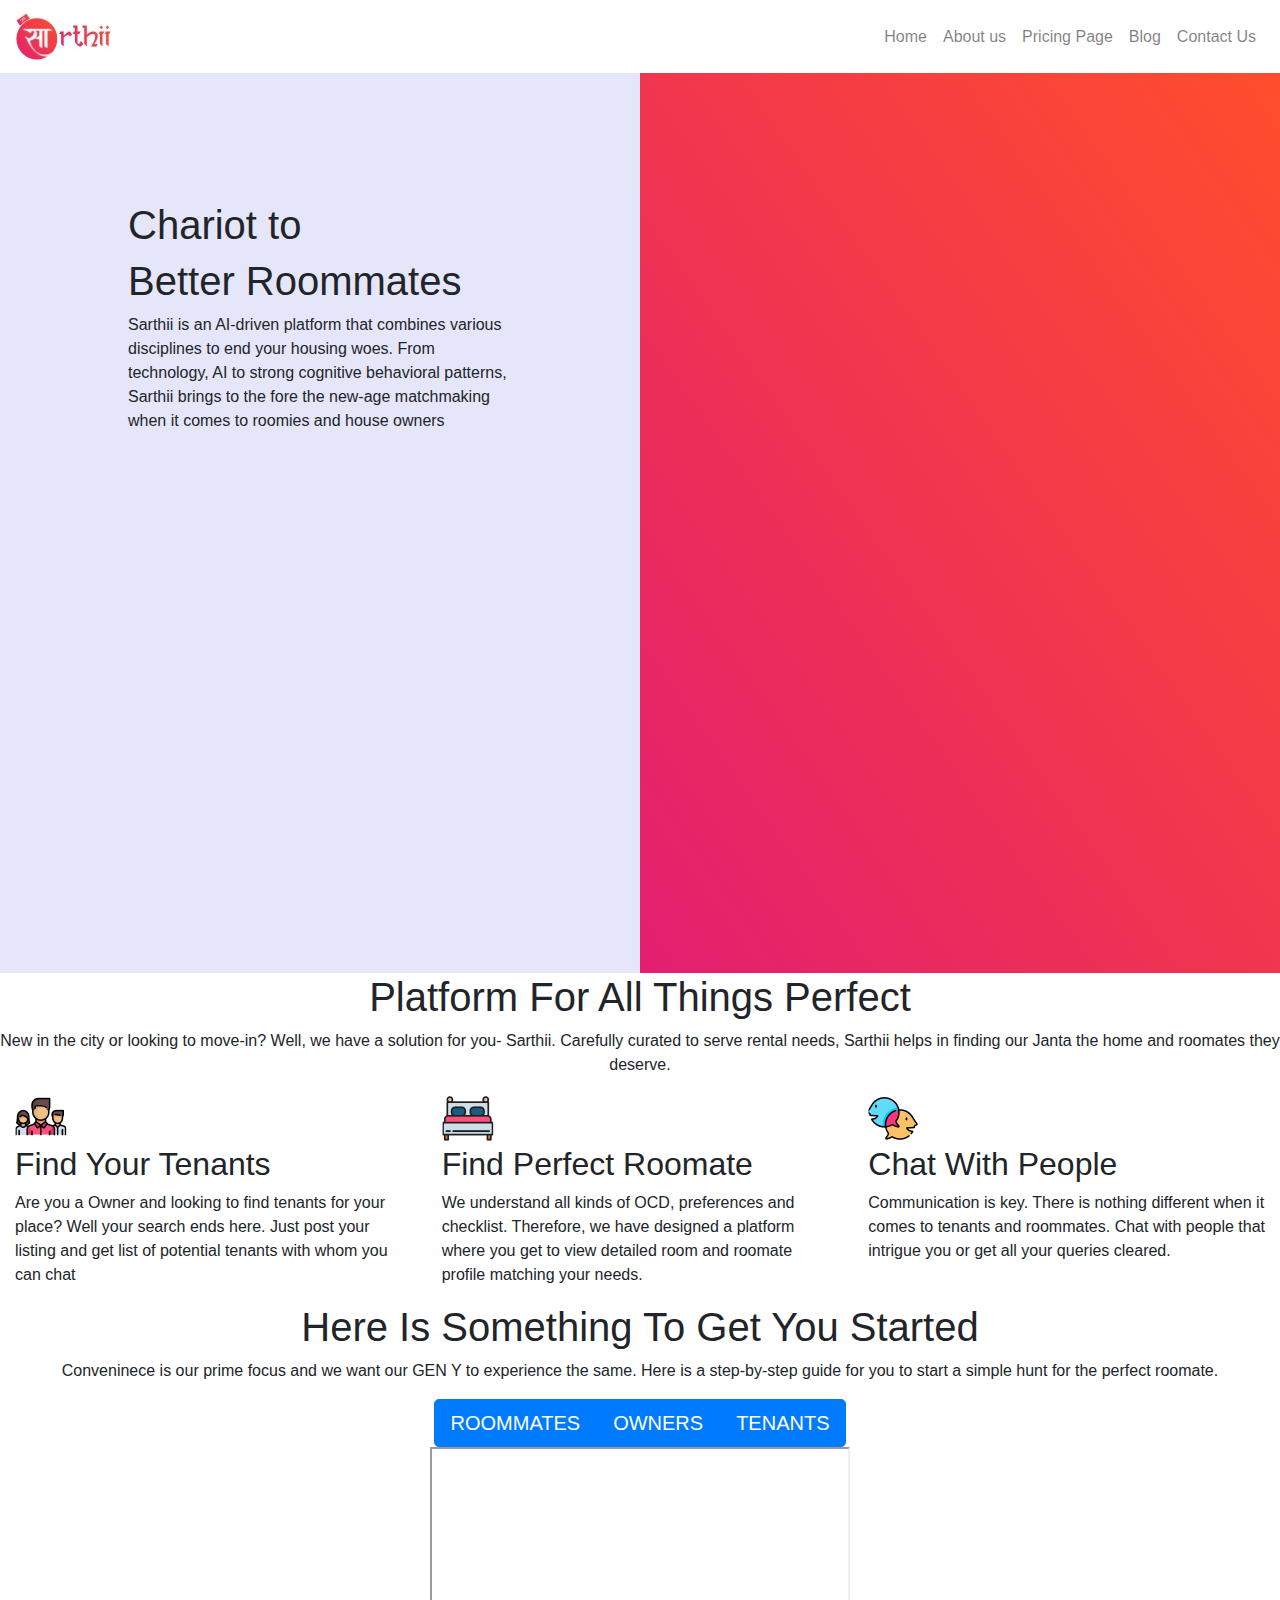
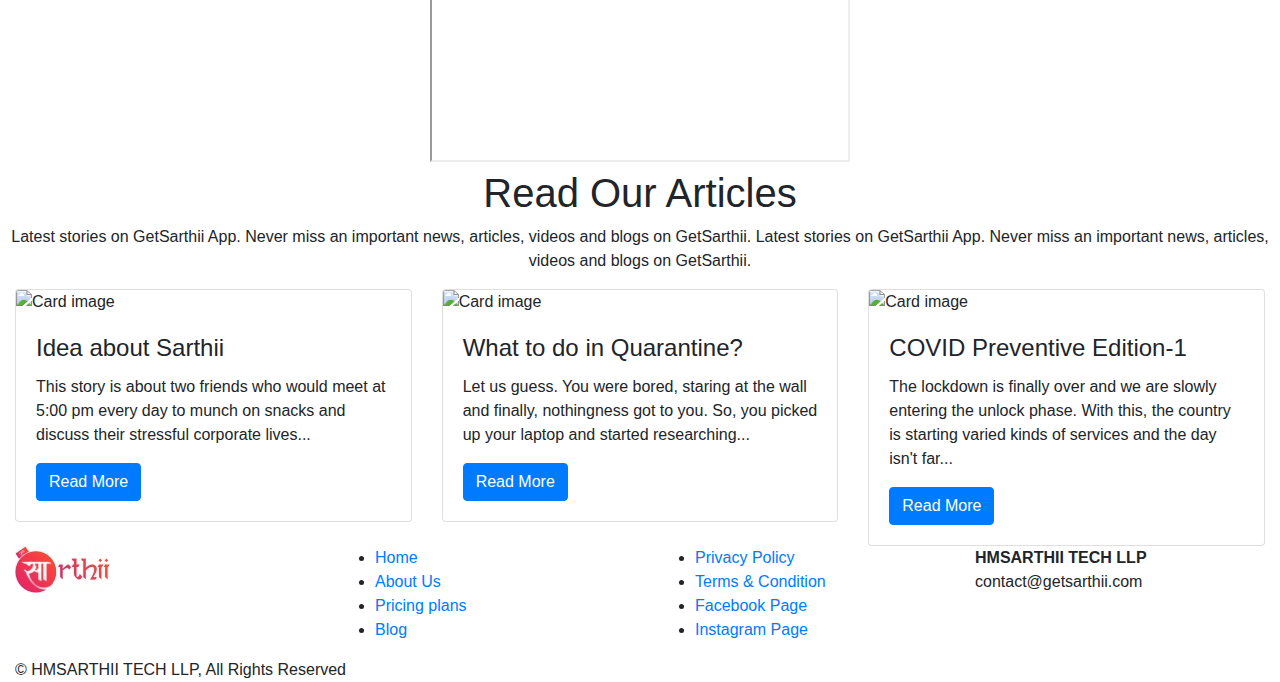
==== index.html @ 77e2a1de "first commit" ====
<!DOCTYPE html>
<html lang="en">
  <head>
    <meta charset="UTF-8" />
    <meta name="viewport" content="width=device-width, initial-scale=1.0" />
    <title>Sarthi</title>
    <link rel="stylesheet" type="text/css" href="sarthi.css" />
    <link
      rel="stylesheet"
      href="https://maxcdn.bootstrapcdn.com/bootstrap/4.5.0/css/bootstrap.min.css"
    />
    <script src="https://ajax.googleapis.com/ajax/libs/jquery/3.5.1/jquery.min.js"></script>
    <script src="https://cdnjs.cloudflare.com/ajax/libs/popper.js/1.16.0/umd/popper.min.js"></script>
    <script src="https://maxcdn.bootstrapcdn.com/bootstrap/4.5.0/js/bootstrap.min.js"></script>
  </head>

  <body>
    <nav class="navbar navbar-expand-md navbar-light bg-lignt">
      <a class="navbar-brand" href="#"
        ><img src="img/group-2.jpg" alt=""
      /></a>
      <button
        class="navbar-toggler"
        type="button"
        data-toggle="collapse"
        data-target="#collapsibleNavbar"
      >
        <span class="navbar-toggler-icon"></span>
      </button>
      <div
        class="collapse navbar-collapse justify-content-end"
        id="collapsibleNavbar"
      >
        <ul class="navbar-nav">
          <li class="nav-item">
            <a class="nav-link" href="#">Home</a>
          </li>
          <li class="nav-item">
            <a class="nav-link" href="#">About us</a>
          </li>
          <li class="nav-item">
            <a class="nav-link" href="#">Pricing Page</a>
          </li>
          <li class="nav-item">
            <a class="nav-link" href="#">Blog</a>
          </li>
          <li class="nav-item">
            <a class="nav-link" href="#">Contact Us</a>
          </li>
        </ul>
      </div>
    </nav>

    <div class="container-fluid main_div">
      <div class="div_one">
        <div class="row" style="height: 100vh;">
          <div
            class="col-md-6"
            style="background-color: lavender; padding: 10%;"
          >
            <h1>Chariot to</h1>
            <h1>Better Roommates</h1>
            <p>
              Sarthii is an AI-driven platform that combines various disciplines
              to end your housing woes. From technology, AI to strong cognitive
              behavioral patterns, Sarthii brings to the fore the new-age
              matchmaking when it comes to roomies and house owners
            </p>
          </div>
          <div
            class="col-md-6"
            style="
              background: linear-gradient(
                to top right,
                #e21f70 0%,
                #ff4d2c 100%
              );
            "
          ></div>
        </div>

        <div class="div_two">
          <div class="row">
            <div class="text-center">
              <h1>Platform For All Things Perfect</h1>
              <p>
                New in the city or looking to move-in? Well, we have a solution
                for you- Sarthii. Carefully curated to serve rental needs,
                Sarthii helps in finding our Janta the home and roomates they
                deserve.
              </p>
            </div>
          </div>
          <div class="row">
            <div class="col-md-4">
              <img src="img/team-copy.png" alt="">
              <h2>Find Your Tenants</h2>
              <p>
                Are you a Owner and looking to find tenants for your place? Well
                your search ends here. Just post your listing and get list of
                potential tenants with whom you can chat
              </p>
            </div>
            <div class="col-md-4">
              <img src="img/team-copy-2.png" alt="">
              <h2>Find Perfect Roomate</h2>
              <p>
                We understand all kinds of OCD, preferences and checklist.
                Therefore, we have designed a platform where you get to view
                detailed room and roomate profile matching your needs.
              </p>
            </div>
            <div class="col-md-4">
              <img src="img/team-copy-3.png" alt="">
              <h2>Chat With People</h2>
              <p>
                Communication is key. There is nothing different when it comes
                to tenants and roommates. Chat with people that intrigue you or
                get all your queries cleared.
              </p>
            </div>
          </div>
        </div>

        <div class="div_three">
          <div class="text-center">
            <h1>Here Is Something To Get You Started</h1>
            <p>
              Conveninece is our prime focus and we want our GEN Y to experience
              the same. Here is a step-by-step guide for you to start a simple
              hunt for the perfect roomate.
            </p>
            <div class="btn-group btn-group-lg">
              <button type="button" class="btn btn-primary">ROOMMATES</button>
              <button type="button" class="btn btn-primary">OWNERS</button>
              <button type="button" class="btn btn-primary">TENANTS</button>
            </div>
            <div>
              <iframe
                width="420"
                height="315"
                src="https://www.youtube.com/embed/tgbNymZ7vqY"
              >
              </iframe>
            </div>
          </div>
        </div>

        <div class="div_four">
          <div class="row">
            <div class="text-center">
              <h1>
                Read Our Articles
              </h1>
              <p>
                Latest stories on GetSarthii App. Never miss an important news,
                articles, videos and blogs on GetSarthii. Latest stories on
                GetSarthii App. Never miss an important news, articles, videos
                and blogs on GetSarthii.
              </p>
            </div>
          </div>
          <div class="row">
            <div class="col-md-4">
              <div class="card">
                <img
                  class="card-img-top"
                  src="img_avatar1.png"
                  alt="Card image"
                  style="width: 100%;"
                />
                <div class="card-body">
                  <h4 class="card-title">Idea about Sarthii</h4>
                  <p class="card-text">
                    This story is about two friends who would meet at 5:00 pm
                    every day to munch on snacks and discuss their stressful
                    corporate lives...
                  </p>
                  <a href="#" class="btn btn-primary">Read More</a>
                </div>
              </div>
            </div>
            <div class="col-md-4">
              <div class="card">
                <img
                  class="card-img-top"
                  src="img_avatar1.png"
                  alt="Card image"
                  style="width: 100%;"
                />
                <div class="card-body">
                  <h4 class="card-title">What to do in Quarantine?</h4>
                  <p class="card-text">
                    Let us guess. You were bored, staring at the wall and
                    finally, nothingness got to you. So, you picked up your
                    laptop and started researching...
                  </p>
                  <a href="#" class="btn btn-primary">Read More</a>
                </div>
              </div>
            </div>
            <div class="col-md-4">
              <div class="card">
                <img
                  class="card-img-top"
                  src="img_avatar1.png"
                  alt="Card image"
                  style="width: 100%;"
                />
                <div class="card-body">
                  <h4 class="card-title">COVID Preventive Edition-1</h4>
                  <p class="card-text">
                    The lockdown is finally over and we are slowly entering the
                    unlock phase. With this, the country is starting varied
                    kinds of services and the day isn't far...
                  </p>
                  <a href="#" class="btn btn-primary">Read More</a>
                </div>
              </div>
            </div>
          </div>
        </div>

        <div class="div_five">
          <div class="row">
            <div class="col-md-3">
              <img src="img/group-2.jpg" alt="" />

              <!-- <a href="#"
                ><img src="photo/App-Store-Button-PNG.png" alt=""
              /></a>

              <a href="#"
                ><img src="photo/en_badge_web_generic.png" alt=""
              /></a> -->
            </div>
            <div class="col-md-6">
              <div class="row">
                <div class="col">
                  <ul>
                    <li><a href="#">Home</a></li>
                    <li><a href="#">About Us</a></li>
                    <li><a href="#">Pricing plans</a></li>
                    <li><a href="#">Blog</a></li>
                  </ul>
                </div>
                <div class="col">
                  <ul>
                    <li><a href="#">Privacy Policy</a></li>
                    <li><a href="#">Terms & Condition</a></li>
                    <li><a href="#">Facebook Page</a></li>
                    <li><a href="#">Instagram Page</a></li>
                  </ul>
                </div>
              </div>
            </div>
            <div class="col-md-3">
              <strong>HMSARTHII TECH LLP</strong>
              <p>contact@getsarthii.com</p>
            </div>
          </div>
          <p>© HMSARTHII TECH LLP, All Rights Reserved</p>
        </div>
      </div>
    </div>
  </body>
</html>
---- sarthi.css ----
.main_div {
}
.div_one {
  height: 100vh;
}

.div_two {
}

.div_three {
}

.div_four {
}

.div_five {
}
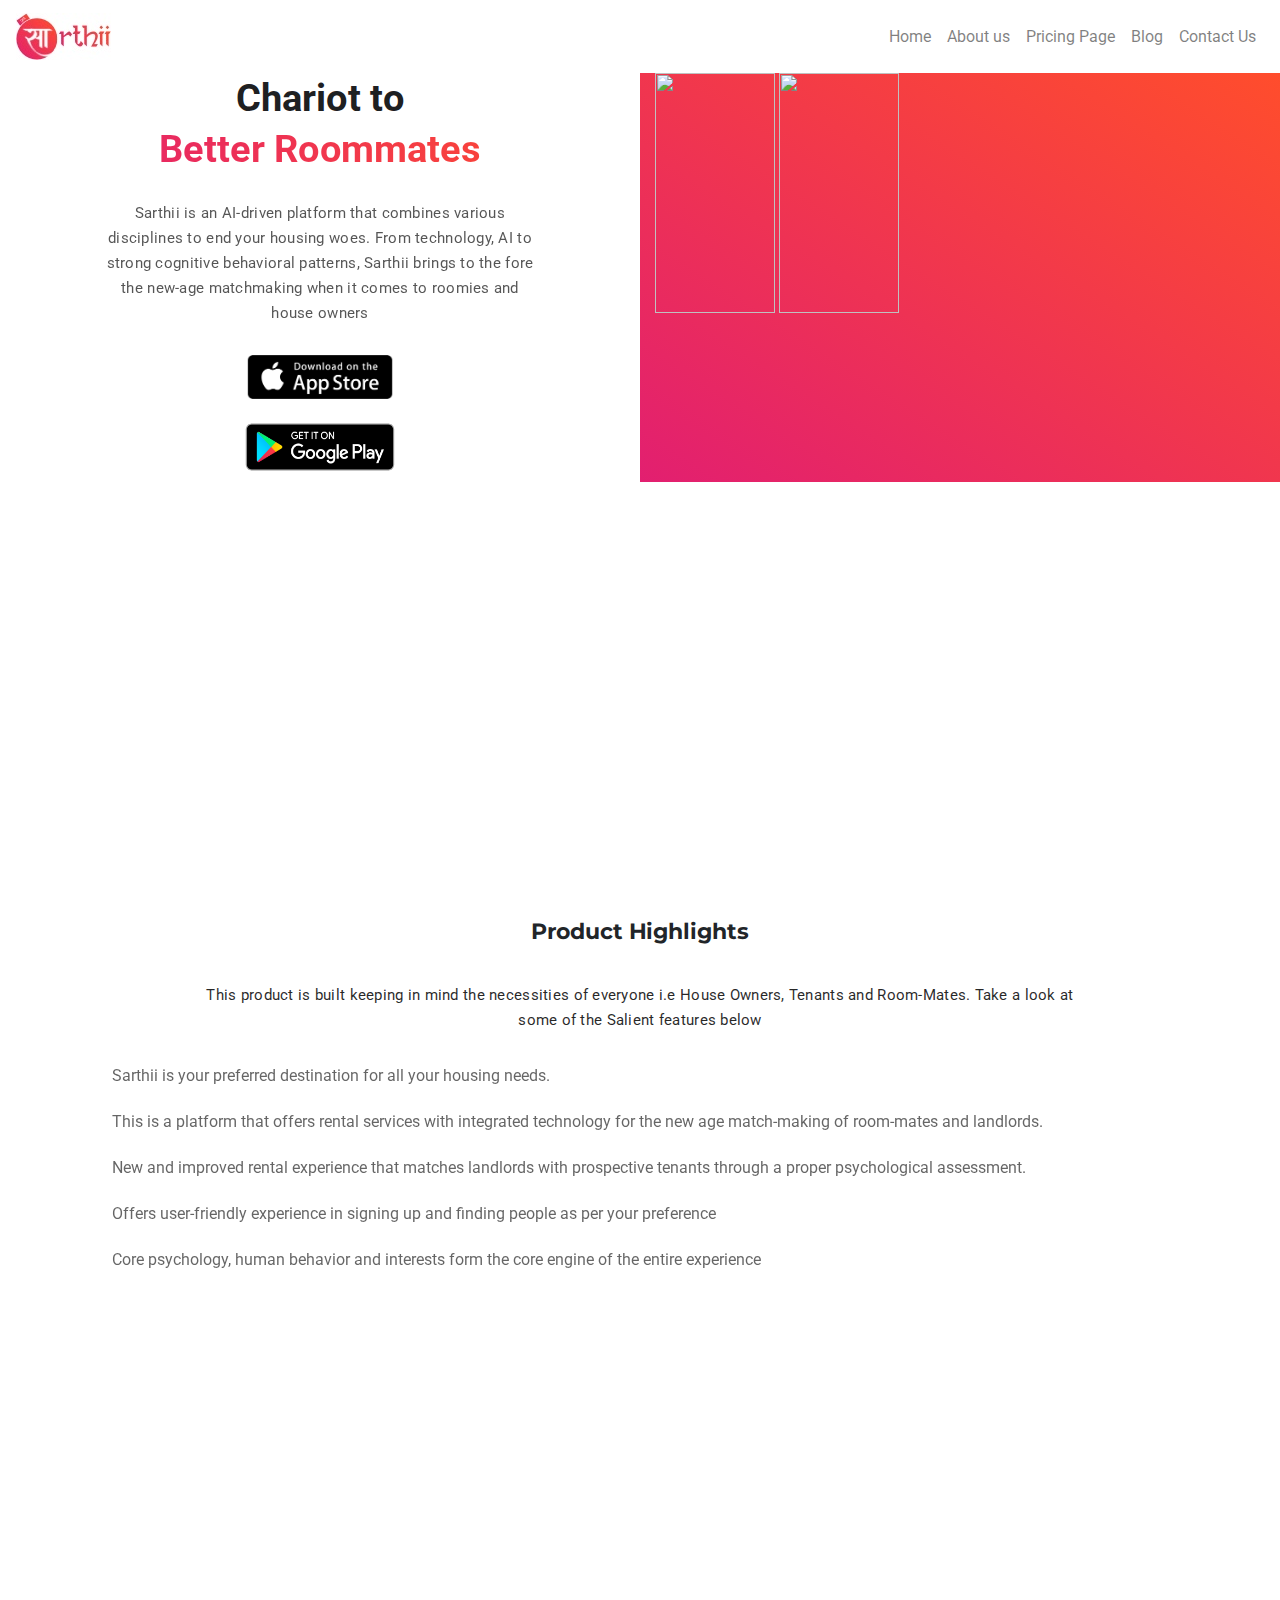
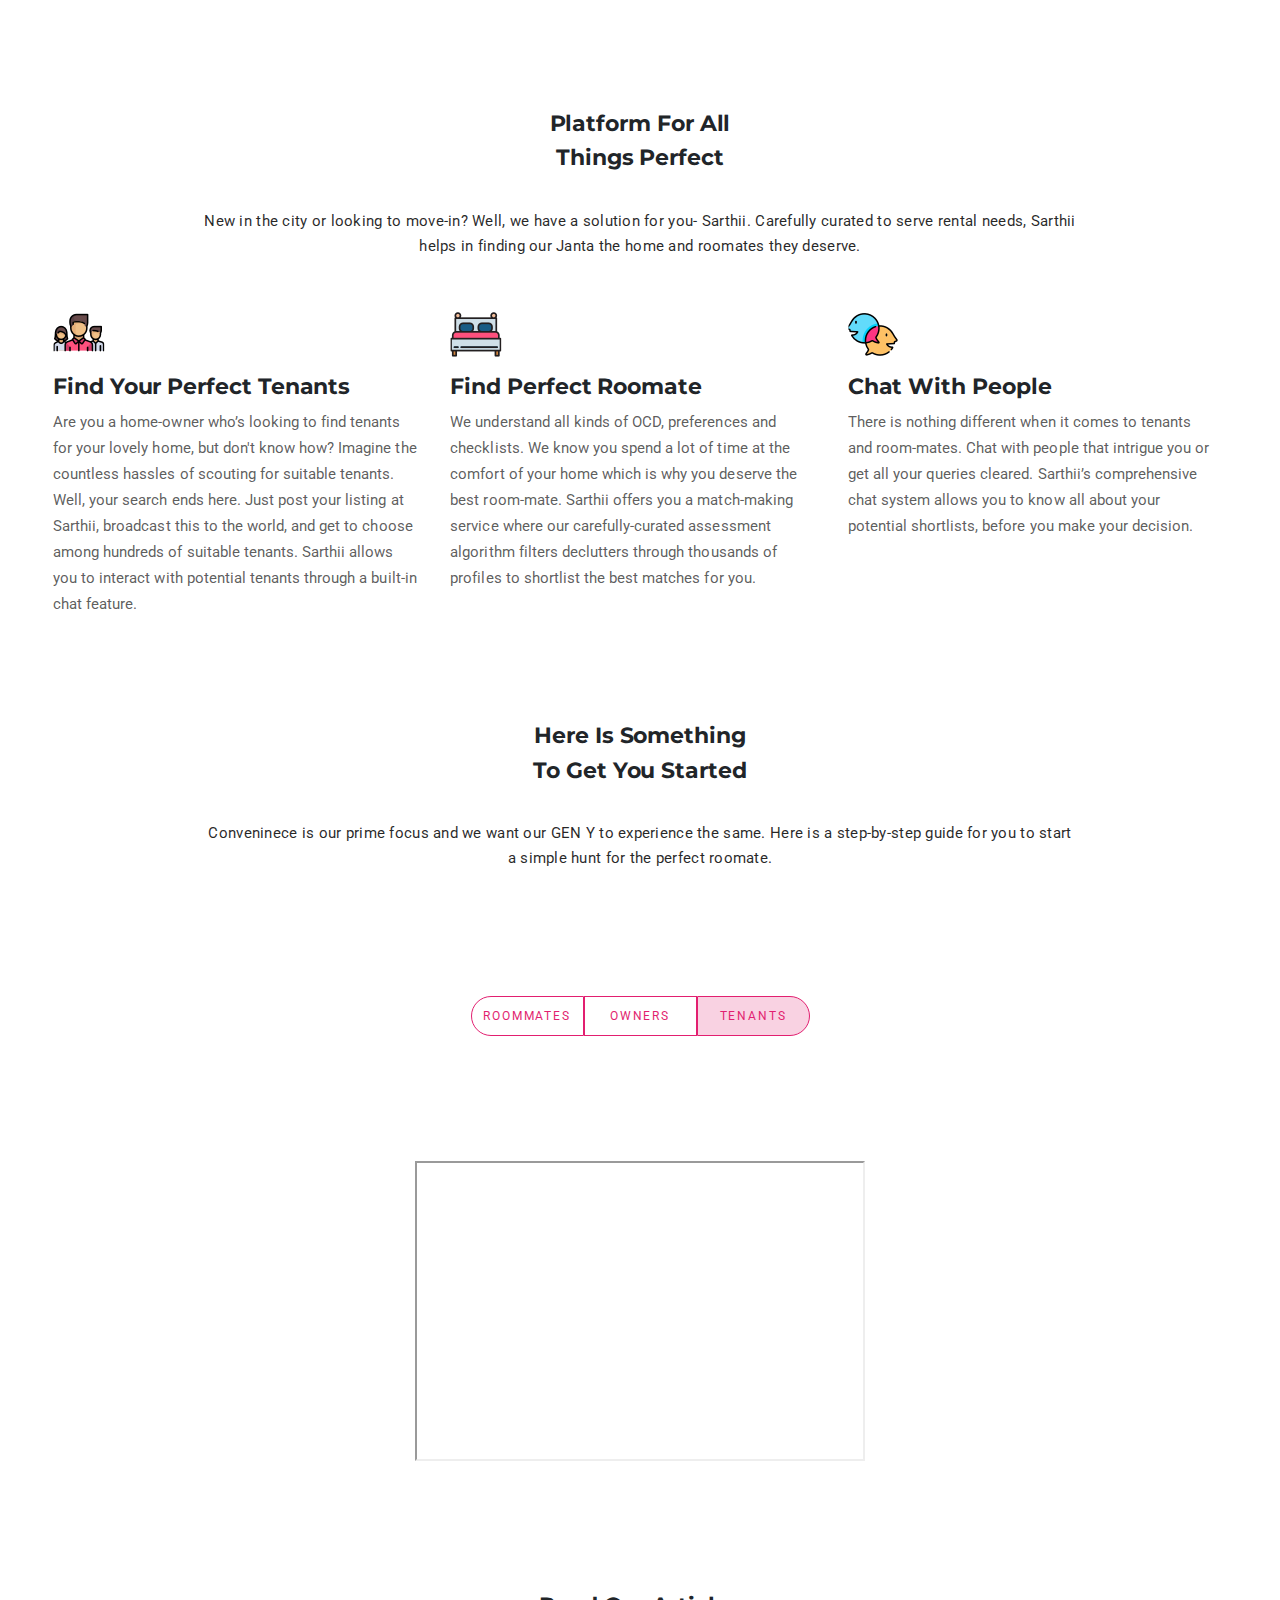
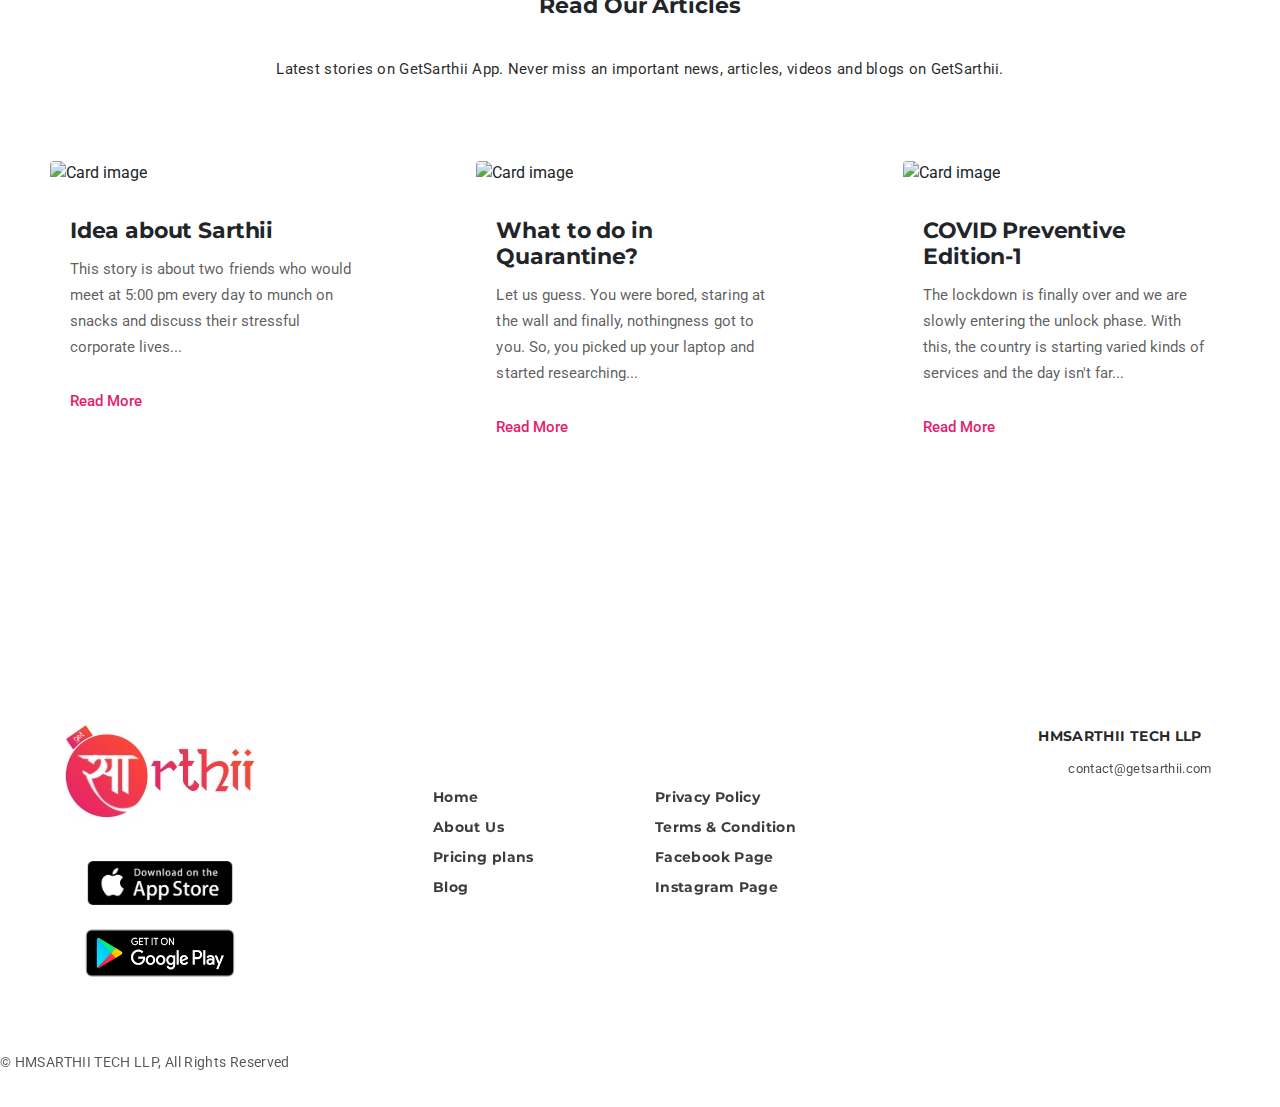
==== commit b092bdfa: "Update index.html" ====
--- a/index.html
+++ b/index.html
@@ -3,12 +3,21 @@
   <head>
     <meta charset="UTF-8" />
     <meta name="viewport" content="width=device-width, initial-scale=1.0" />
-    <title>Sarthi</title>
-    <link rel="stylesheet" type="text/css" href="sarthi.css" />
+     <link rel="stylesheet" type="text/css" href="sarthi.css" /> 
     <link
       rel="stylesheet"
       href="https://maxcdn.bootstrapcdn.com/bootstrap/4.5.0/css/bootstrap.min.css"
     />
+    <link
+          href="https://fonts.googleapis.com/css?family=Montserrat:400,500,600,700&display=swap"
+          rel="stylesheet"
+        />
+    <link
+          href="https://fonts.googleapis.com/css?family=Roboto:400,500,700&display=swap"
+          rel="stylesheet"
+    />
+             
+    <title>Sarthii - Your Charioter to find like minded people</title>  
     <script src="https://ajax.googleapis.com/ajax/libs/jquery/3.5.1/jquery.min.js"></script>
     <script src="https://cdnjs.cloudflare.com/ajax/libs/popper.js/1.16.0/umd/popper.min.js"></script>
     <script src="https://maxcdn.bootstrapcdn.com/bootstrap/4.5.0/js/bootstrap.min.js"></script>
@@ -16,9 +25,7 @@
 
   <body>
     <nav class="navbar navbar-expand-md navbar-light bg-lignt">
-      <a class="navbar-brand" href="#"
-        ><img src="img/group-2.jpg" alt=""
-      /></a>
+      <a class="navbar-brand" href="#"><img src="img/group-2.jpg" alt="" /></a>
       <button
         class="navbar-toggler"
         type="button"
@@ -51,38 +58,82 @@
       </div>
     </nav>
 
-    <div class="container-fluid main_div">
+    <div class="container-fluid">
       <div class="div_one">
-        <div class="row" style="height: 100vh;">
+        <div class="row">
+          <div class="col-md-6 header">
+            <h1 class="title">Chariot to</h1>
+            <p class="title blink">Better Roommates
+            </p>
+            <div class="sub-title">
+              <p>
+                Sarthii is an AI-driven platform that combines various disciplines
+                to end your housing woes. From technology, AI to strong cognitive
+                behavioral patterns, Sarthii brings to the fore the new-age
+                matchmaking when it comes to roomies and house owners
+              </p>
+            </div>
+            <a href="#"
+                ><img src="img/App-Store-Button-PNG.png" alt="" class="footer-btn"
+              /></a>
+               <br>
+              <a href="#"
+                ><img src="img/en_badge_web_generic.png" alt="" class="footer-btn"
+              /></a> 
+          </div>
           <div
-            class="col-md-6"
-            style="background-color: lavender; padding: 10%;"
+            class="col-md-6 header-img-div"
           >
-            <h1>Chariot to</h1>
-            <h1>Better Roommates</h1>
-            <p>
-              Sarthii is an AI-driven platform that combines various disciplines
-              to end your housing woes. From technology, AI to strong cognitive
-              behavioral patterns, Sarthii brings to the fore the new-age
-              matchmaking when it comes to roomies and house owners
-            </p>
-          </div>
-          <div
-            class="col-md-6"
-            style="
-              background: linear-gradient(
-                to top right,
-                #e21f70 0%,
-                #ff4d2c 100%
-              );
-            "
-          ></div>
-        </div>
-
-        <div class="div_two">
-          <div class="row">
-            <div class="text-center">
-              <h1>Platform For All Things Perfect</h1>
+            <div class="">
+              <img src="img/Looking_For.png" alt="" class="header-img">
+              <img src="img/Quiz_mobile.png" alt="" class="header-img">
+            </div>
+          </div>
+        </div>
+      </div>
+
+        <div class="second">
+          <div class="heading">
+            <h2>Product Highlights</h2>
+            <div class="sub-heading">
+              <p>
+                This product is built keeping in mind the necessities of everyone
+                i.e House Owners, Tenants and Room-Mates. Take a look at some of
+                the Salient features below
+              </p>
+            </div>
+          <div>
+            <ul class="second-ul">
+              <li>
+                Sarthii is your preferred destination for all your housing
+                needs.
+              </li>
+              <li>
+                This is a platform that offers rental services with integrated
+                technology for the new age match-making of room-mates and
+                landlords.
+              </li>
+              <li>
+                New and improved rental experience that matches landlords with
+                prospective tenants through a proper psychological assessment.
+              </li>
+              <li>
+                Offers user-friendly experience in signing up and finding people
+                as per your preference
+              </li>
+              <li>
+                Core psychology, human behavior and interests form the core
+                engine of the entire experience
+              </li>
+            </ul>
+        </div>
+        
+
+        <div class="third">
+          <div class="heading">
+            <h2>Platform For All</h2>
+            <h2>Things Perfect</h2>
+            <div class="sub-heading">
               <p>
                 New in the city or looking to move-in? Well, we have a solution
                 for you- Sarthii. Carefully curated to serve rental needs,
@@ -91,153 +142,152 @@
               </p>
             </div>
           </div>
-          <div class="row">
-            <div class="col-md-4">
-              <img src="img/team-copy.png" alt="">
-              <h2>Find Your Tenants</h2>
+          <div class="row features_list">
+            <div class="col-md-4">
+              <img src="img/team-copy.png" alt="" />
+              <h2 class="features">Find Your Perfect Tenants</h2>
+              <p class="features_subtext">
+                Are you a home-owner who’s looking to find tenants for your lovely home, but don't know how? Imagine the countless hassles of scouting for suitable tenants. Well, your search ends here. Just post your listing at Sarthii, broadcast this to the world, and get to choose among hundreds of suitable tenants. Sarthii allows you to interact with potential tenants through a built-in chat feature.
+              </p>
+            </div>
+            <div class="col-md-4">
+              <img src="img/team-copy-2.png" alt="" />
+              <h2 class="features">Find Perfect Roomate</h2>
+              <p class="features_subtext">
+                We understand all kinds of OCD, preferences and checklists. We know you spend a lot of time at the comfort of your home which is why you deserve the best room-mate. Sarthii offers you a match-making service where our carefully-curated assessment algorithm filters declutters through thousands of profiles to shortlist the best matches for you.
+              </p>
+            </div>
+            <div class="col-md-4">
+              <img src="img/team-copy-3.png" alt="" />
+              <h2 class="features">Chat With People</h2>
+              <p class="features_subtext">
+                There is nothing different when it comes to tenants and room-mates. Chat with people that intrigue you or get all your queries cleared. Sarthii’s comprehensive chat system allows you to know all about your potential shortlists, before you make your decision.
+              </p>
+            </div>
+          </div>
+        </div>
+
+        <div class="fourth">
+          <div class="heading">
+            <h2>Here Is Something</h2>
+            <h2>To Get You Started</h2>
+            <div class="sub-heading">
               <p>
-                Are you a Owner and looking to find tenants for your place? Well
-                your search ends here. Just post your listing and get list of
-                potential tenants with whom you can chat
-              </p>
-            </div>
-            <div class="col-md-4">
-              <img src="img/team-copy-2.png" alt="">
-              <h2>Find Perfect Roomate</h2>
-              <p>
-                We understand all kinds of OCD, preferences and checklist.
-                Therefore, we have designed a platform where you get to view
-                detailed room and roomate profile matching your needs.
-              </p>
-            </div>
-            <div class="col-md-4">
-              <img src="img/team-copy-3.png" alt="">
-              <h2>Chat With People</h2>
-              <p>
-                Communication is key. There is nothing different when it comes
-                to tenants and roommates. Chat with people that intrigue you or
-                get all your queries cleared.
-              </p>
-            </div>
-          </div>
-        </div>
-
-        <div class="div_three">
-          <div class="text-center">
-            <h1>Here Is Something To Get You Started</h1>
-            <p>
               Conveninece is our prime focus and we want our GEN Y to experience
               the same. Here is a step-by-step guide for you to start a simple
               hunt for the perfect roomate.
-            </p>
-            <div class="btn-group btn-group-lg">
-              <button type="button" class="btn btn-primary">ROOMMATES</button>
-              <button type="button" class="btn btn-primary">OWNERS</button>
-              <button type="button" class="btn btn-primary">TENANTS</button>
-            </div>
-            <div>
+             </p>
+            </div>
+          </div>
+          <div class="btn-group btn-grp">
+              <button type="button" class="mybtn mybtn-one">ROOMMATES</button>
+              <button type="button" class="mybtn mybtn-two">OWNERS</button>
+              <button type="button" class="mybtn mybtn-three">TENANTS</button>
+          </div>
+          <div>
               <iframe
-                width="420"
-                height="315"
+                width="450"
+                height="300"
                 src="https://www.youtube.com/embed/tgbNymZ7vqY"
               >
               </iframe>
-            </div>
-          </div>
-        </div>
-
-        <div class="div_four">
-          <div class="row">
-            <div class="text-center">
-              <h1>
+          </div>
+        </div>
+
+        <div class="fifth">
+          <div class="heading">
+              <h2>
                 Read Our Articles
-              </h1>
-              <p>
-                Latest stories on GetSarthii App. Never miss an important news,
-                articles, videos and blogs on GetSarthii. Latest stories on
-                GetSarthii App. Never miss an important news, articles, videos
-                and blogs on GetSarthii.
-              </p>
-            </div>
-          </div>
-          <div class="row">
-            <div class="col-md-4">
-              <div class="card">
+              </h2>
+              <div class="sub-heading"> 
+                <p>
+                 Latest stories on GetSarthii App. Never miss an important news,
+                 articles, videos and blogs on GetSarthii.
+                </p>
+              </div>
+          </div>
+          <div class="row blog_list">
+            <div class="col-md-4">
+              <div class="blog">
                 <img
-                  class="card-img-top"
+                  class="card-img-top img-fluid rounded"
                   src="img_avatar1.png"
                   alt="Card image"
-                  style="width: 100%;"
                 />
                 <div class="card-body">
-                  <h4 class="card-title">Idea about Sarthii</h4>
-                  <p class="card-text">
+                  <h4 class="card-title features">Idea about Sarthii</h4>
+                  <p class="card-text features_subtext">
                     This story is about two friends who would meet at 5:00 pm
                     every day to munch on snacks and discuss their stressful
                     corporate lives...
                   </p>
-                  <a href="#" class="btn btn-primary">Read More</a>
-                </div>
-              </div>
-            </div>
-            <div class="col-md-4">
-              <div class="card">
+                  <div class="read-more">
+                    <a href="#" class="blog-links">Read More</a>
+                  </div>
+                </div>
+                  
+              </div>
+            </div>
+            <div class="col-md-4">
+              <div class="blog">
                 <img
-                  class="card-img-top"
+                  class="card-img-top img-fluid rounded"
                   src="img_avatar1.png"
                   alt="Card image"
-                  style="width: 100%;"
                 />
                 <div class="card-body">
-                  <h4 class="card-title">What to do in Quarantine?</h4>
-                  <p class="card-text">
+                  <h4 class="card-title features ">What to do in Quarantine?</h4>
+                  <p class="card-text features_subtext">
                     Let us guess. You were bored, staring at the wall and
                     finally, nothingness got to you. So, you picked up your
                     laptop and started researching...
                   </p>
-                  <a href="#" class="btn btn-primary">Read More</a>
-                </div>
-              </div>
-            </div>
-            <div class="col-md-4">
-              <div class="card">
+                   <div class="read-more">
+                    <a href="#" class="blog-links">Read More</a>
+                  </div>
+                </div>
+              </div>
+            </div>
+            <div class="col-md-4">
+              <div class="blog">
                 <img
-                  class="card-img-top"
+                  class="card-img-top img-fluid rounded"
                   src="img_avatar1.png"
                   alt="Card image"
-                  style="width: 100%;"
                 />
                 <div class="card-body">
-                  <h4 class="card-title">COVID Preventive Edition-1</h4>
-                  <p class="card-text">
+                  <h4 class="card-title features">COVID Preventive Edition-1</h4>
+                  <p class="card-text features_subtext">
                     The lockdown is finally over and we are slowly entering the
                     unlock phase. With this, the country is starting varied
                     kinds of services and the day isn't far...
                   </p>
-                  <a href="#" class="btn btn-primary">Read More</a>
-                </div>
-              </div>
-            </div>
-          </div>
-        </div>
-
-        <div class="div_five">
+                   <div class="read-more">
+                    <a href="#" class="blog-links">Read More</a>
+                  </div>
+                </div>
+              </div>
+            </div>
+          </div>
+        </div>
+
+        <div class="sixth">
           <div class="row">
-            <div class="col-md-3">
-              <img src="img/group-2.jpg" alt="" />
-
-              <!-- <a href="#"
-                ><img src="photo/App-Store-Button-PNG.png" alt=""
+            <div class="col-md-3 footer-col">
+              <img src="img/group-2@2x.jpg" alt="" class="footer-logo"/>
+                <br>
+               <a href="#"
+                ><img src="img/App-Store-Button-PNG.png" alt="" class="footer-btn"
               /></a>
-
+               <br>
               <a href="#"
-                ><img src="photo/en_badge_web_generic.png" alt=""
-              /></a> -->
-            </div>
-            <div class="col-md-6">
+                ><img src="img/en_badge_web_generic.png" alt="" class="footer-btn"
+              /></a> 
+            </div>
+            <div class="col-md-6 footer-col">
               <div class="row">
                 <div class="col">
-                  <ul>
+                  <ul class="footer-ul ul-one">
                     <li><a href="#">Home</a></li>
                     <li><a href="#">About Us</a></li>
                     <li><a href="#">Pricing plans</a></li>
@@ -245,7 +295,7 @@
                   </ul>
                 </div>
                 <div class="col">
-                  <ul>
+                  <ul class="footer-ul ul-two">
                     <li><a href="#">Privacy Policy</a></li>
                     <li><a href="#">Terms & Condition</a></li>
                     <li><a href="#">Facebook Page</a></li>
@@ -254,12 +304,13 @@
                 </div>
               </div>
             </div>
-            <div class="col-md-3">
-              <strong>HMSARTHII TECH LLP</strong>
-              <p>contact@getsarthii.com</p>
-            </div>
-          </div>
-          <p>© HMSARTHII TECH LLP, All Rights Reserved</p>
+            <div class="col-md-3 footer-col">
+              <strong class="footer-info-one">HMSARTHII TECH LLP</strong>
+              <ul style=" list-style-image: url('img/rectangle-copy-2.png');">
+                <li><p class="footer-info-two">contact@getsarthii.com</p></li>
+              </ul>
+            </div>
+          <p class="footer-info-three">© HMSARTHII TECH LLP, All Rights Reserved</p>
         </div>
       </div>
     </div>
--- a/sarthi.css
+++ b/sarthi.css
@@ -1,17 +1,318 @@
-.main_div {
-}
-.div_one {
-  height: 100vh;
-}
-
-.div_two {
-}
-
-.div_three {
-}
-
-.div_four {
-}
-
-.div_five {
-}
+html {
+  font-family: "Montserrat", "Roboto", "Arial", sans-serif;
+  text-rendering: optimizeLegibility;
+  overflow-x: hidden;
+}
+
+body {
+  overflow-x: hidden;
+}
+
+ul{
+  list-style-type: none; 
+}
+
+/***** first Section *********/
+
+.header {
+  text-align: center;
+  
+}
+
+.title {
+  font-size: 38px;
+  font-weight: bold;
+  color: #1e2022;
+  letter-spacing: 0.03px;
+  margin: 0;
+  line-height: 51px;
+}
+
+.blink {
+  background: -webkit-linear-gradient(left, #e21f70, #ff4d2c);
+  background: -o-linear-gradient(right, #e21f70, #ff4d2c);
+  background: -moz-linear-gradient(right, #e21f70, #ff4d2c);
+  background: linear-gradient(to right, #e21f70, #ff4d2c);
+  -webkit-background-clip: text;
+  -webkit-text-fill-color: transparent;
+}
+
+.sub-title {
+    margin: auto;
+    width: 70%;
+    text-align: center;
+}
+
+.sub-title p {
+    font-size: 15px;
+    font-family: "Roboto";
+    font-weight: normal;
+    color: rgba(0, 0, 0, 0.85)
+
+;
+    opacity: 78%;
+    letter-spacing: 0.28px;
+    line-height: 25px;
+    margin-top: 6%;
+}
+
+.header-img-div {
+  position: relative;
+   width: 100%;
+   background: linear-gradient(
+                to top right,
+                #e21f70 0%,
+                #ff4d2c 100%
+              );
+}
+
+.inner-header-img-div {
+  position: absolute;
+  bottom: -50%;
+  right: 25%;
+}
+
+.header-img {
+  height: 240px;
+  width: 120px;
+}
+
+/***** first Section ends *********/
+
+.heading {
+  text-align: center;
+  margin-top: 90px;
+}
+
+.heading h2 {
+  font-family: "Montserrat";
+  font-weight: bold;
+  font-size: 22px;
+  line-height: 1.2;
+  letter-spacing: -0.07px;
+}
+
+.sub-heading {
+  margin-top: 3%;
+}
+
+.heading .sub-heading p {
+  text-align: center;
+  font-family: "Roboto";
+  font-weight: normal;
+  font-size: 15px;
+  color: rgba(0, 0, 0, 0.85);
+  letter-spacing: 0.28px;
+  line-height: 25px;
+  width: 70%;
+  margin: auto;
+}
+
+
+
+/******* second Section *********/
+
+.second {
+  margin-top: 35%;
+}
+
+.second-ul{
+ margin-top: 10px;
+ width: 80%;
+ margin-left: 57px;
+ list-style-image: url('img/check.png');
+}
+
+.second-ul li {
+    font-family: "Roboto";
+    font-weight: normal;
+    font-size: 16px;
+    color: #000000;
+    line-height: 26px;
+    letter-spacing: 0px;
+    opacity: 60%;
+    padding-top:20px ;
+    text-align: left;
+}
+
+/***** third Section *********/
+
+.third {
+    margin-top: 35%;
+    text-align: left;
+}
+
+.features_list {
+    margin-top:50px;
+    padding: 0px 50px 0px 38px;
+}
+
+.features {
+    font-family: "Montserrat";
+    font-weight: bold;
+    font-size: 22px;
+    letter-spacing: -0.15px;
+    margin-top: 13px;
+    margin-bottom: 9px;
+}
+
+.features_subtext {
+    font-family: "Roboto";
+    font-weight: normal;
+    font-size: 15px;
+    color: rgba(0, 0, 0, 0.65);
+    line-height: 26px;
+    letter-spacing: 0.03px;
+    
+}
+
+/***** Fourth Section *********/
+
+.btn-grp{
+  margin: 10% auto;
+}
+
+.mybtn{
+  font-family: 'Roboto';
+  font-weight: normal;
+  font-size: 12px;
+  letter-spacing: 1.85px;
+  text-align: center;
+  color: #e21f70;
+  border: 1px solid #e21f70;
+  background-color: white;
+  width: 113px;
+  height: 40px;
+}
+
+.mybtn-one{
+  border-top-left-radius: 27px;
+  border-bottom-left-radius: 27px;
+}
+
+.mybtn-three{
+  border-top-right-radius: 27px;
+  border-bottom-right-radius: 27px;
+  background-color: rgba(226, 31, 112, 0.2);
+}
+
+
+/***** Fifth Section *********/
+.fifth {
+    margin-top: 10%;
+}
+
+.blog {
+    padding: 15px;
+    text-align: left;
+    margin-left: 5%;
+    margin-right: 5%;
+}
+
+.blog_list{
+    margin-top: 5%;
+    
+}
+
+.img-fluid {
+    max-width: 100%;
+    height: auto;
+}
+
+.rounded {
+    border-radius: 0.25rem;
+}
+
+.read-more {
+     margin-top: 10%;
+}
+
+.blog-links {
+    font-family: 'Roboto';
+    text-decoration: none;
+    font-size: 15px;
+    color: #E21F70;
+    font-weight: 500;  
+}
+
+.blog-links:hover {
+    text-decoration: underline;
+}
+
+
+/***** sixth Section *********/
+
+.sixth{
+  margin-top: 20%;
+}
+
+.footer-logo {
+  margin-bottom: 30px;
+}
+
+.footer-btn {
+  width: 170px;
+  height: 70px;
+}
+
+.footer-ul li a{
+    font-family: 'Montserrat';
+    font-weight: 700;
+    font-size: 14px;
+    color: rgba(0, 0, 0, 0.85);
+    opacity: 0.9;
+    letter-spacing: 0.36px;
+    text-decoration: none;
+    line-height: 30px;
+}
+
+.footer-ul {
+   padding-top: 20%
+}
+
+.footer-col{
+  padding-bottom: 5%;
+}
+
+.ul-one{
+  text-align: left;
+  line-height: 20px;
+  margin-left: 20%;
+}
+
+.ul-two{
+  padding-left: 0%;
+  text-align: left;
+}
+
+.footer-info-one {
+    font-family: 'Montserrat';
+    font-weight: bold;
+    font-size: 14px;
+    color: rgba(0, 0, 0, 0.85);
+    letter-spacing: 0.36px;
+    line-height: 21px;
+}
+
+.footer-info-two {
+    font-family: 'Roboto';
+    font-weight: normal;
+    font-size: 13px;
+    color: #000000;
+    letter-spacing: 0.34px;
+    line-height: 21px;
+    opacity: 70%;
+    margin-top: 10px;
+}
+
+.footer-info-three {
+    font-family: 'Roboto';
+    font-weight: normal;
+    font-size: 14px;
+    color: rgba(0, 0, 0, 0.85);
+    letter-spacing: 0.36px;
+    line-height: 21px;
+    opacity: 78%;
+    margin-bottom: 34px;
+}
+
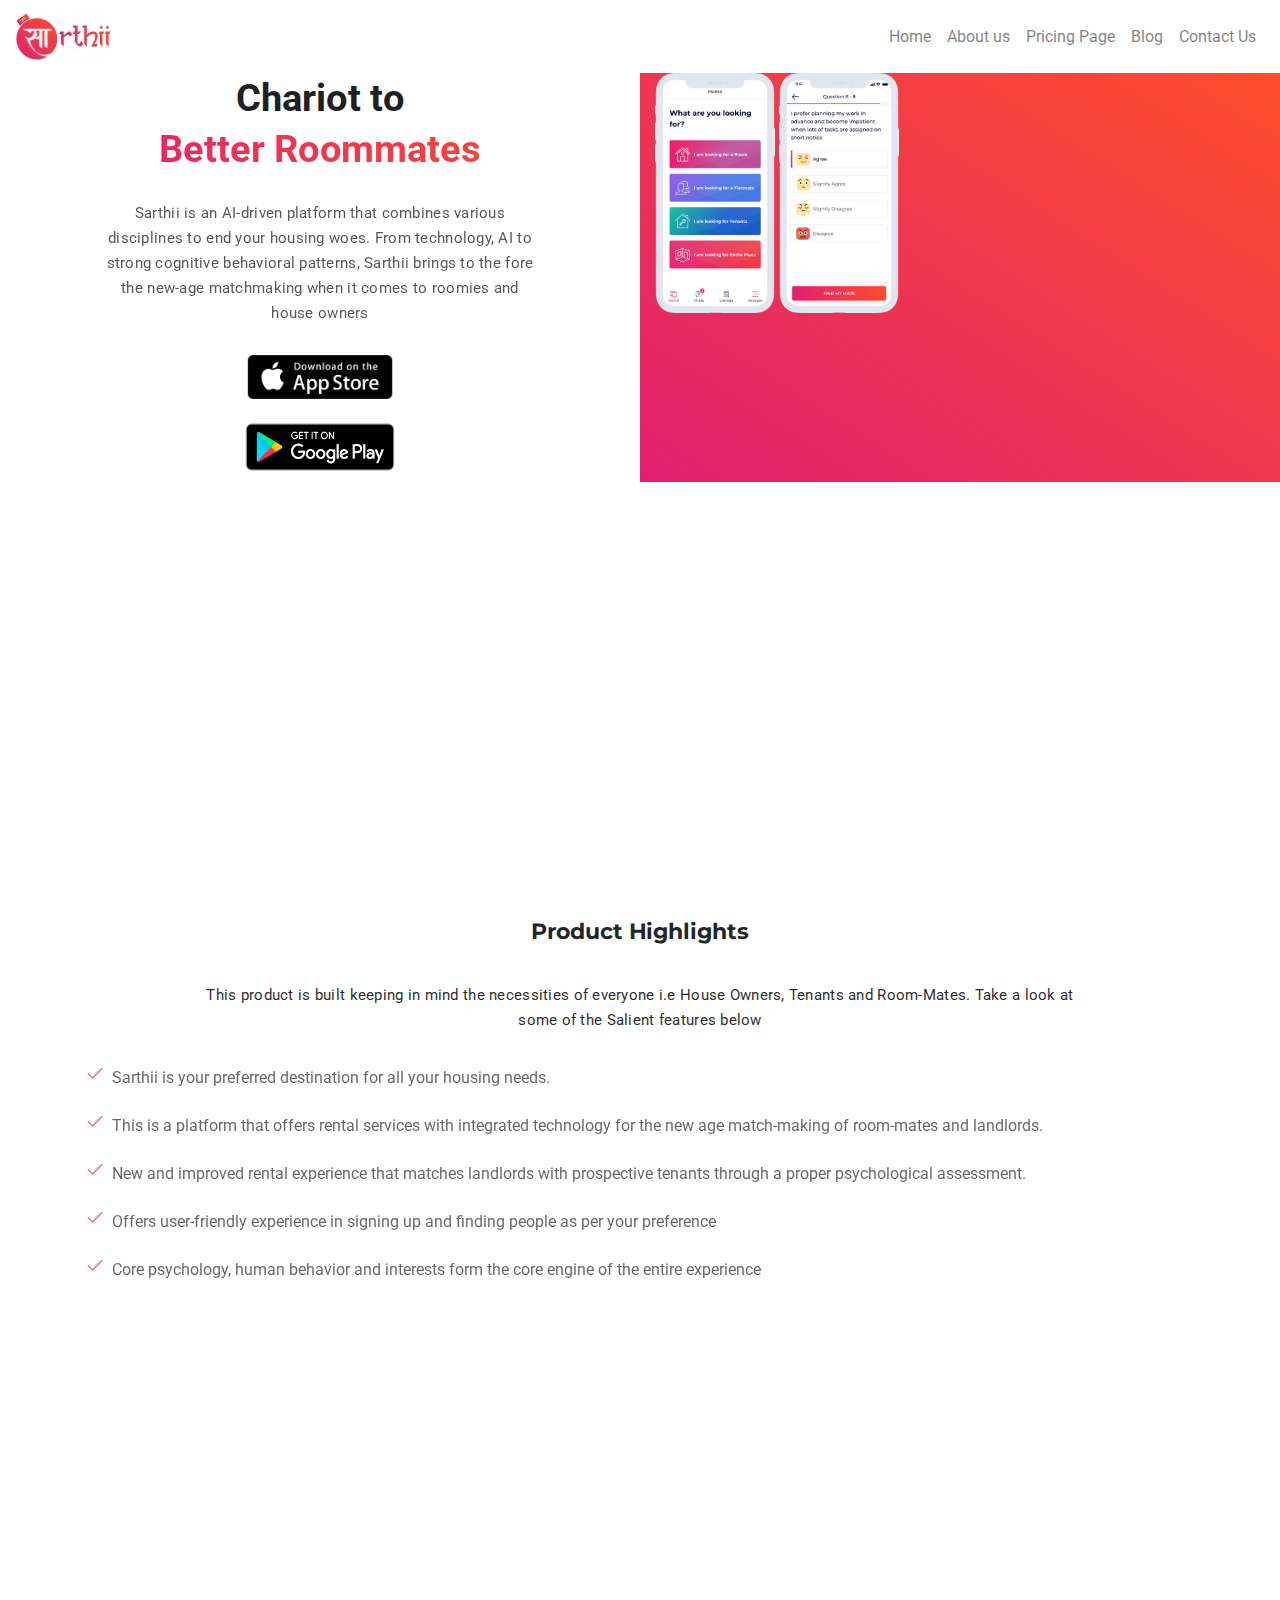
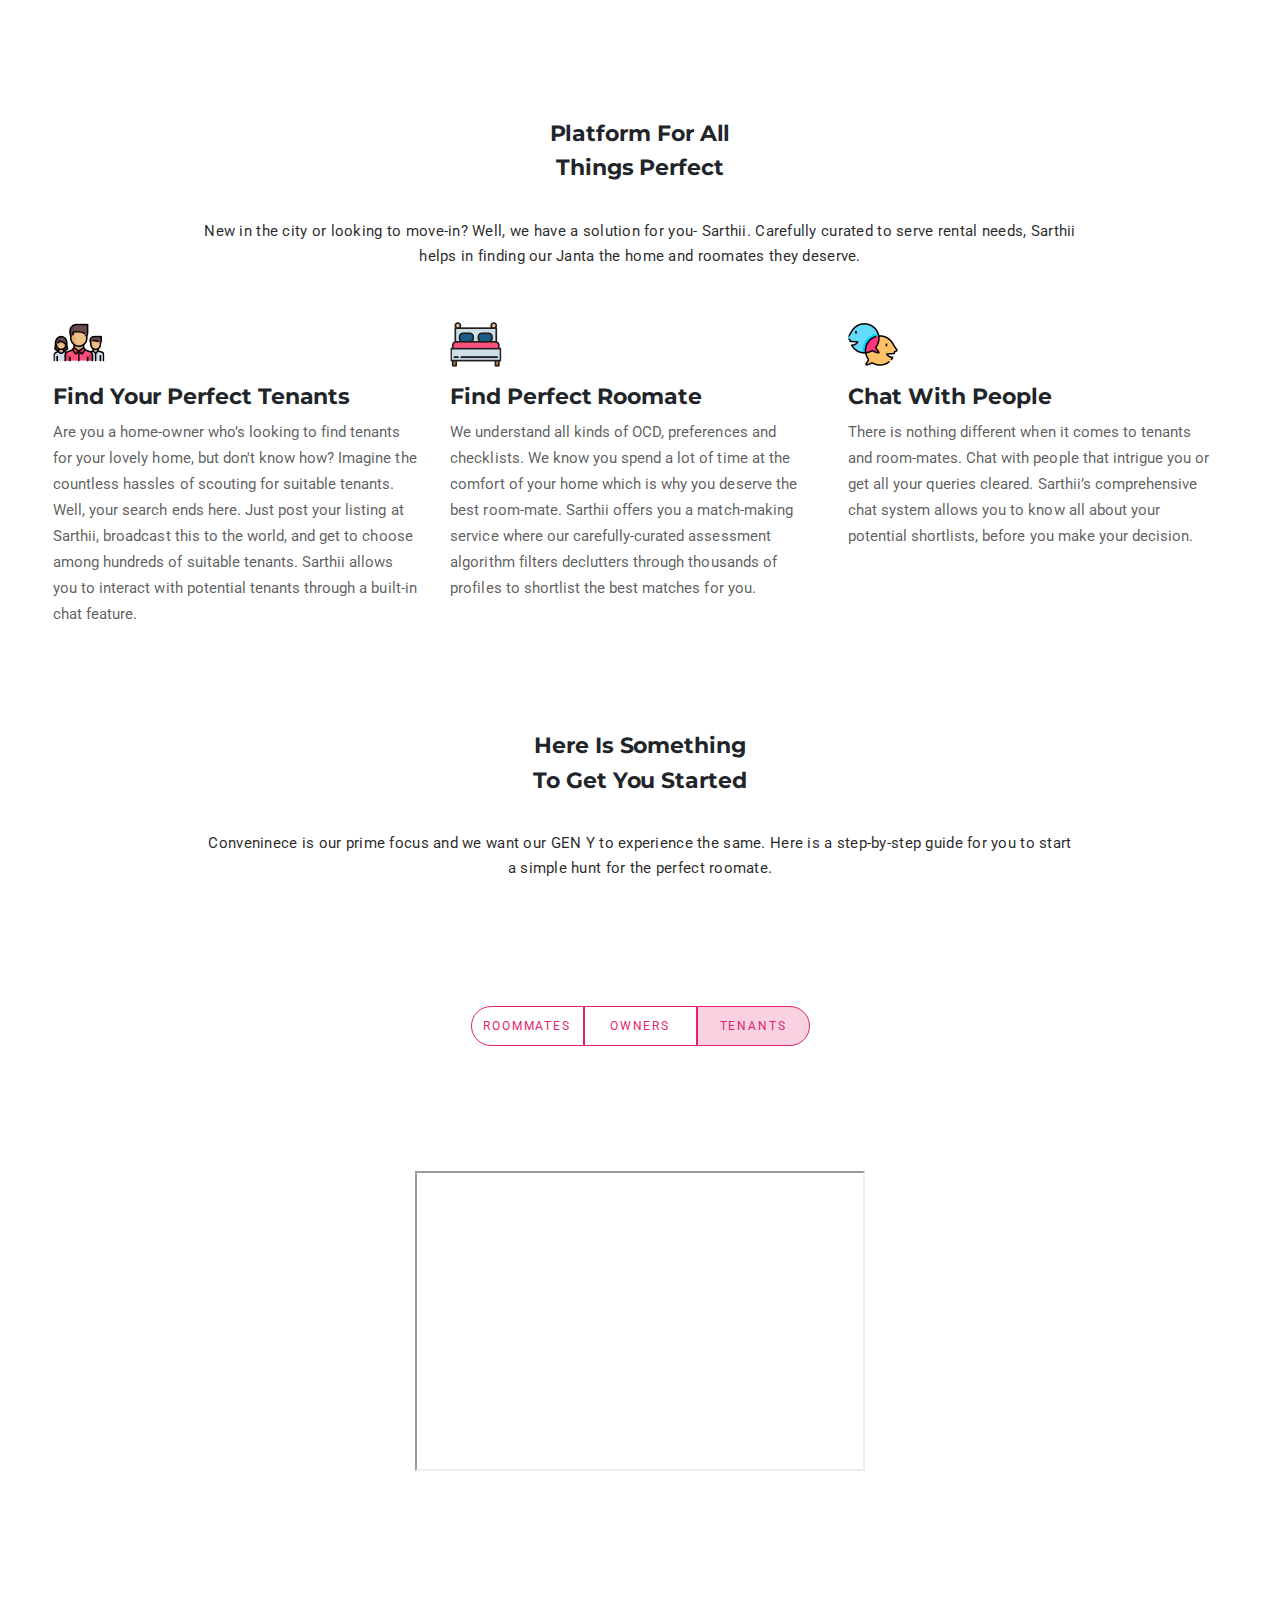
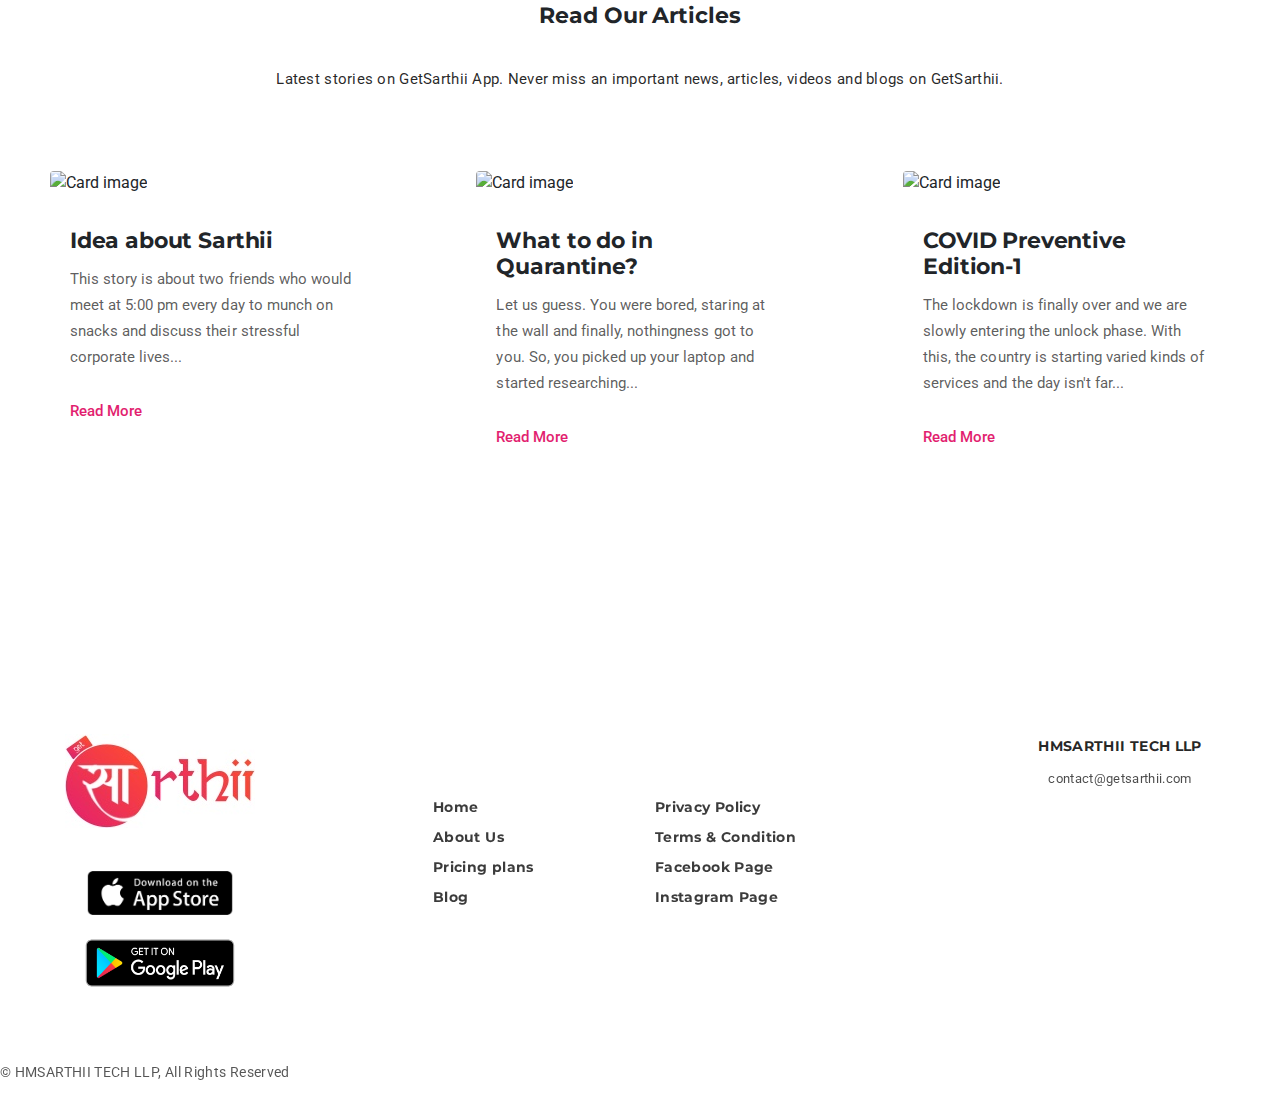
==== commit 0e806993: "Update index.html" ====
--- a/index.html
+++ b/index.html
@@ -306,9 +306,7 @@
             </div>
             <div class="col-md-3 footer-col">
               <strong class="footer-info-one">HMSARTHII TECH LLP</strong>
-              <ul style=" list-style-image: url('img/rectangle-copy-2.png');">
-                <li><p class="footer-info-two">contact@getsarthii.com</p></li>
-              </ul>
+              <p class="footer-info-two">contact@getsarthii.com</p>
             </div>
           <p class="footer-info-three">© HMSARTHII TECH LLP, All Rights Reserved</p>
         </div>
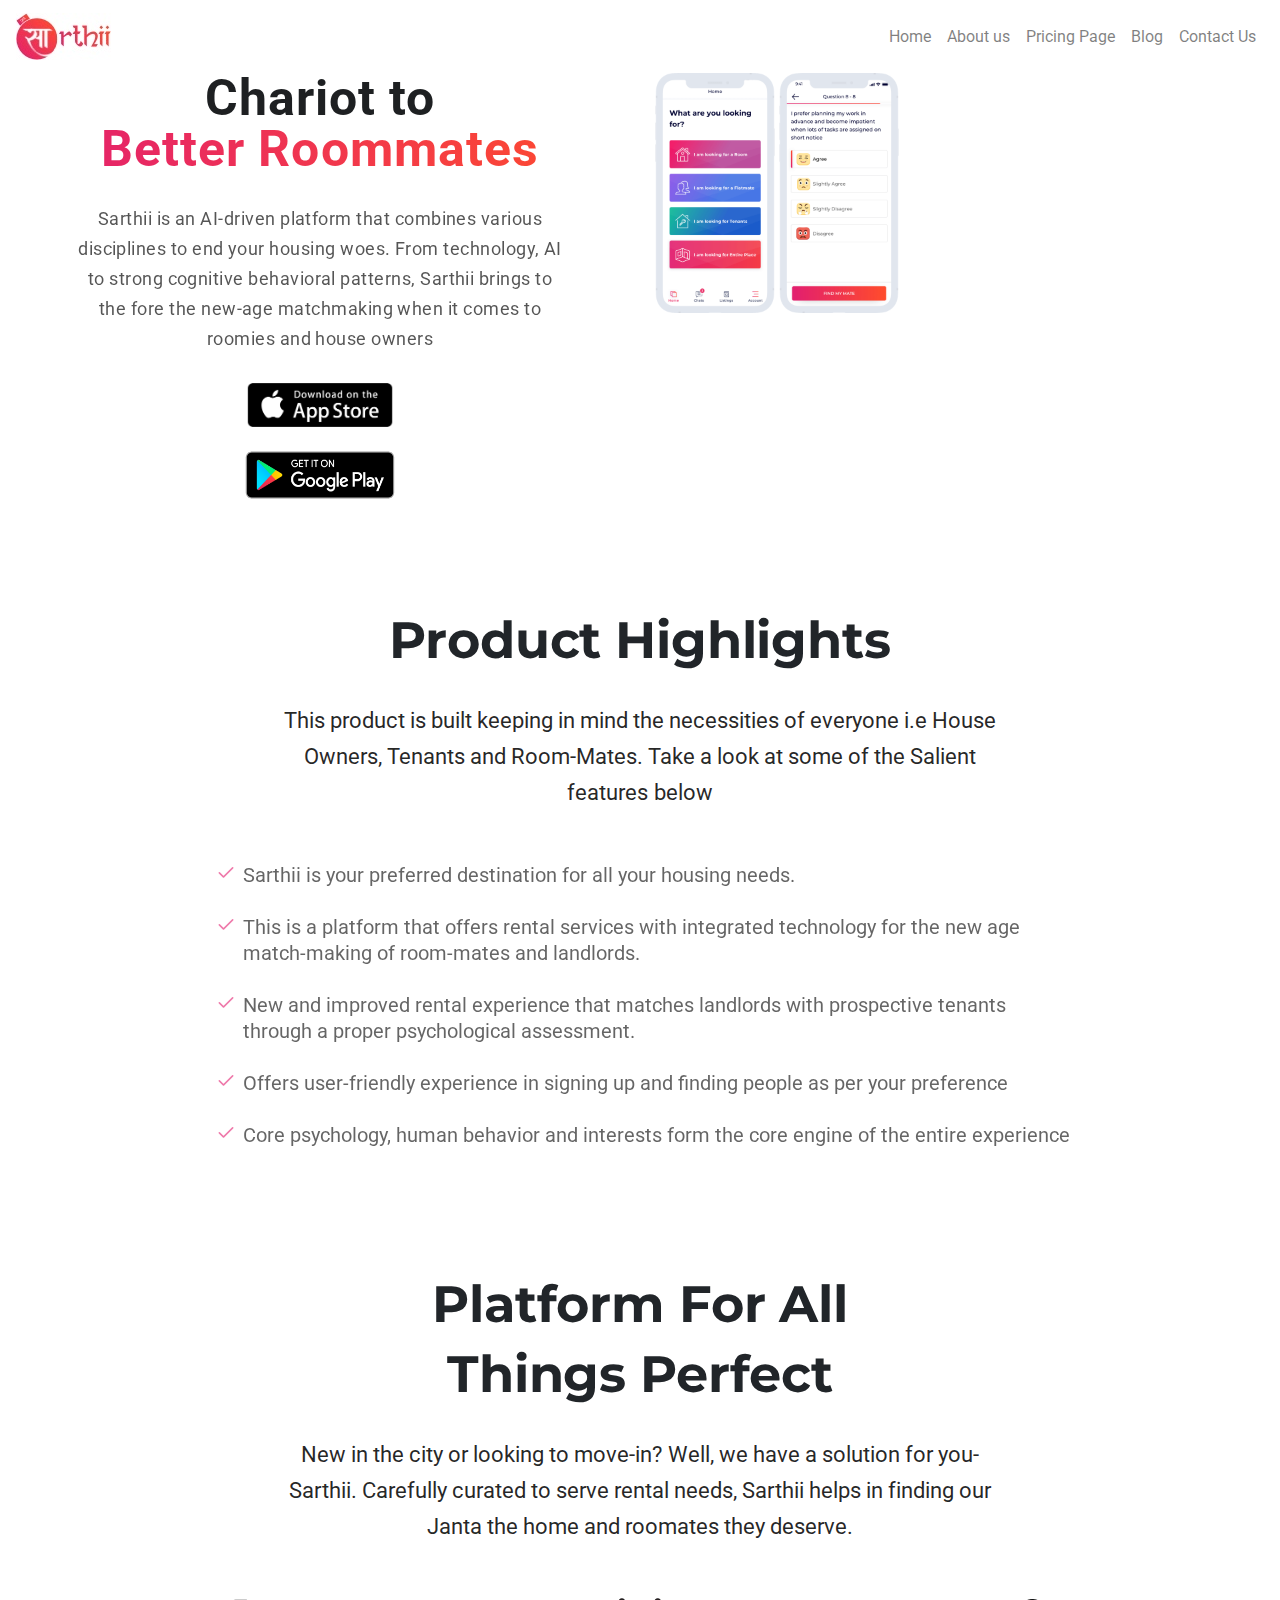
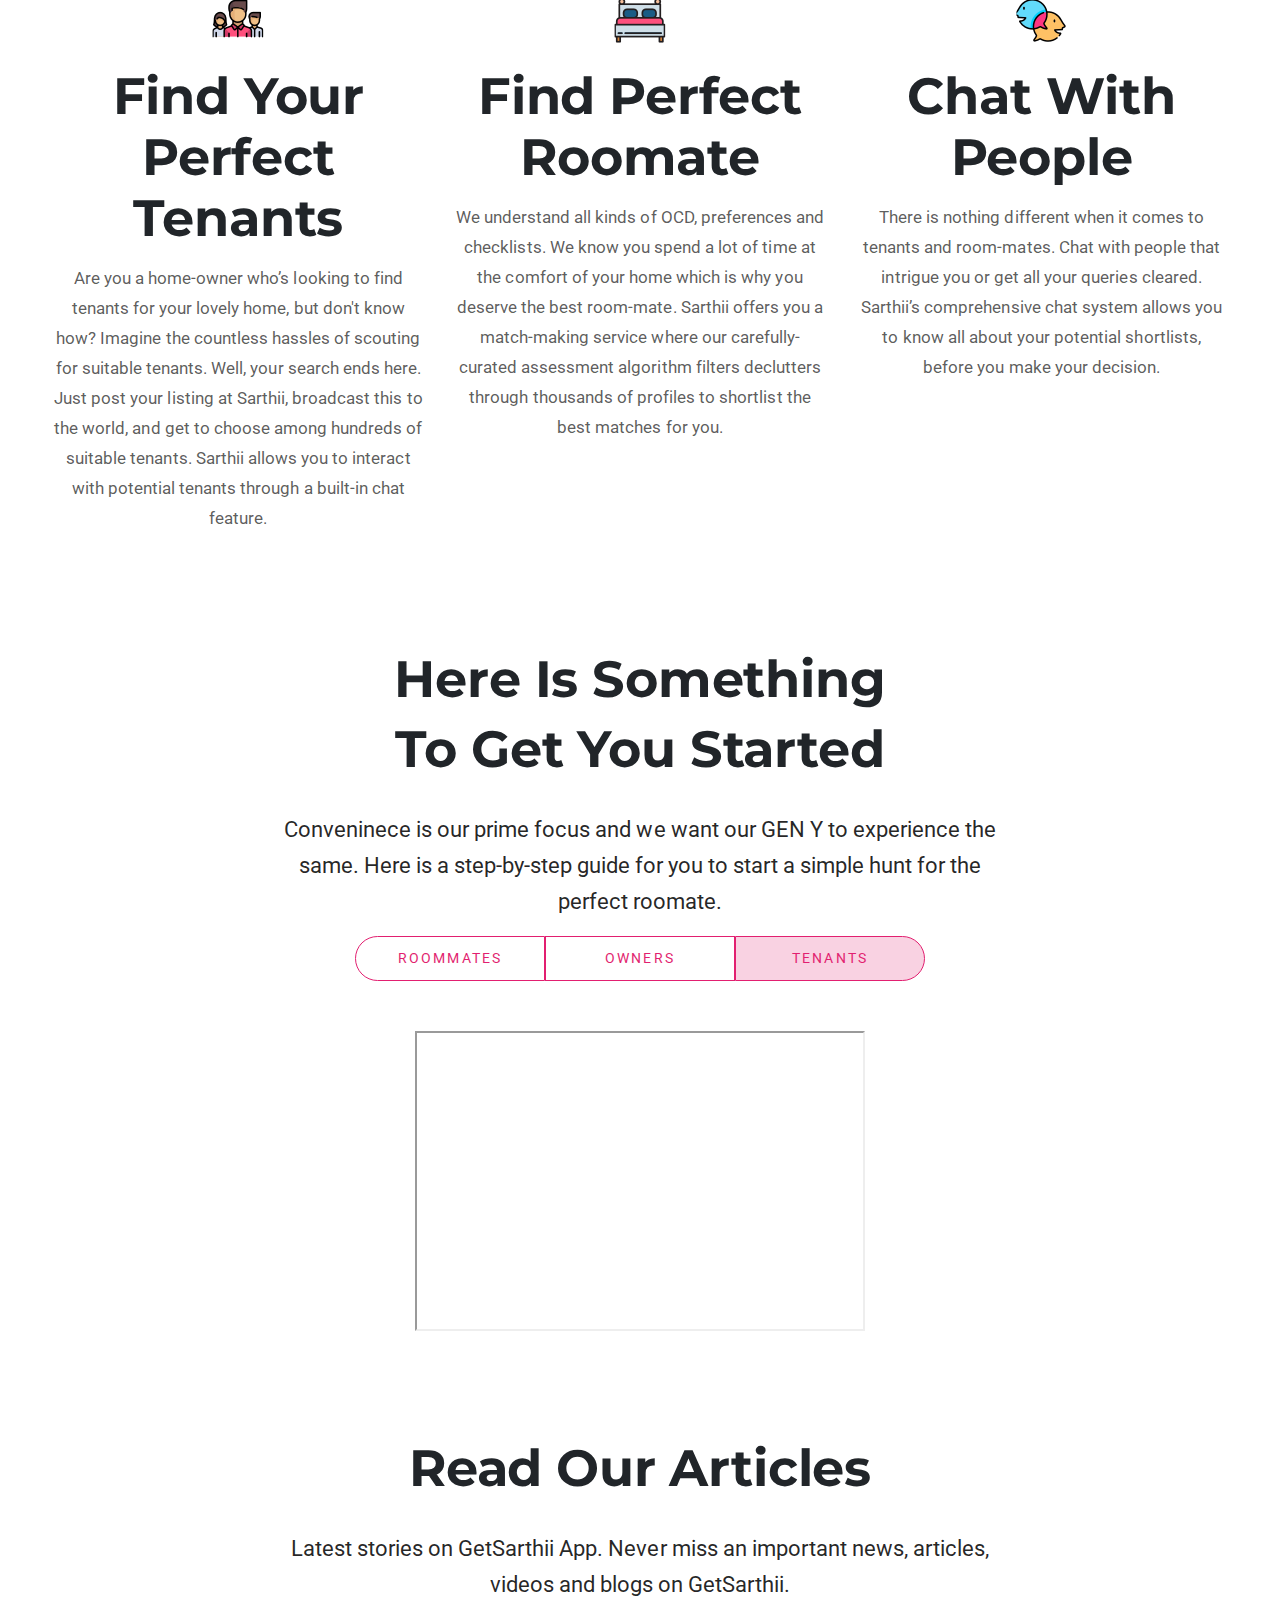
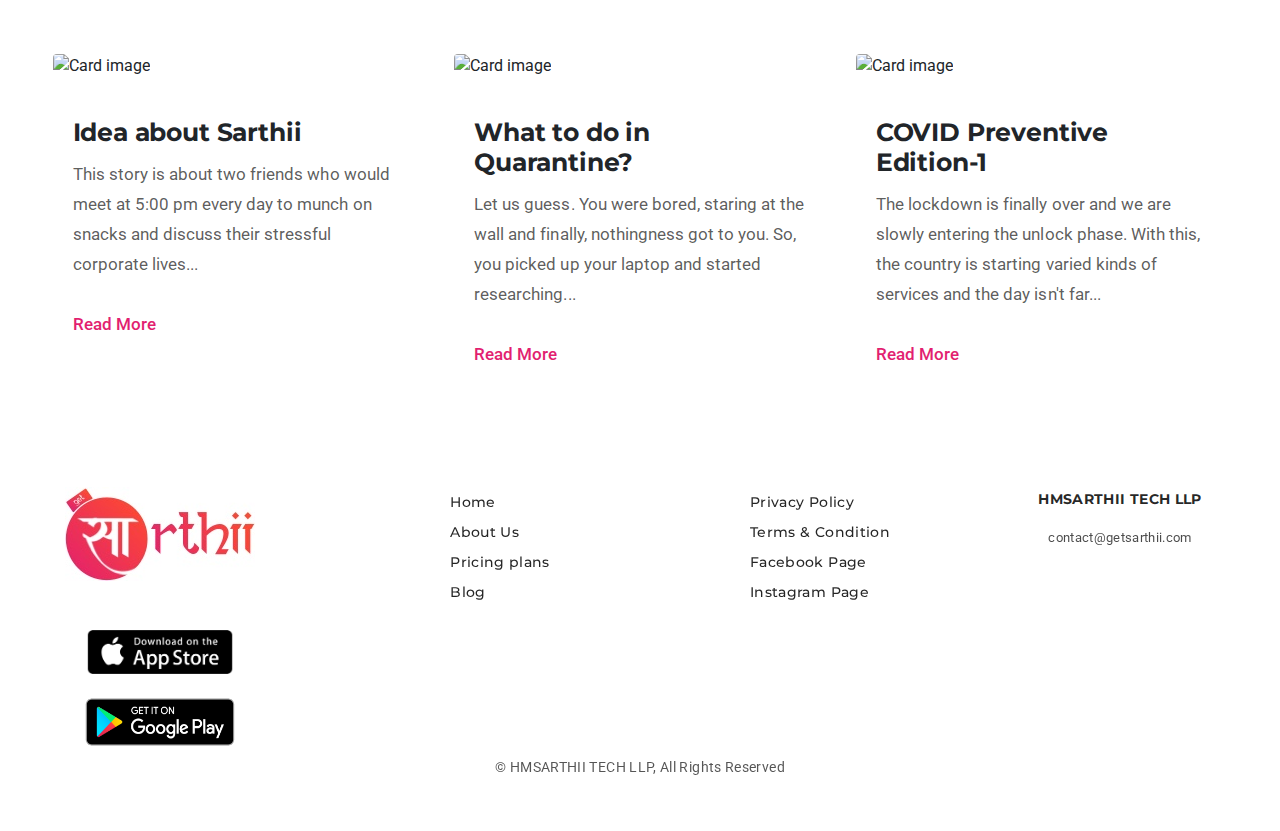
==== commit ad232bf9: "Update index.html" ====
--- a/index.html
+++ b/index.html
@@ -3,7 +3,7 @@
   <head>
     <meta charset="UTF-8" />
     <meta name="viewport" content="width=device-width, initial-scale=1.0" />
-     <link rel="stylesheet" type="text/css" href="sarthi.css" /> 
+     <link rel="stylesheet" type="text/css" href="style.css" /> 
     <link
       rel="stylesheet"
       href="https://maxcdn.bootstrapcdn.com/bootstrap/4.5.0/css/bootstrap.min.css"
--- a/style.css
+++ b/style.css
@@ -0,0 +1,549 @@
+html {
+  font-family: "Montserrat", "Roboto", "Arial", sans-serif;
+  text-rendering: optimizeLegibility;
+  overflow-x: hidden;
+}
+
+body {
+  overflow-x: hidden;
+  background-color: palevioletred;
+}
+
+ul{
+  list-style-type: none; 
+}
+
+/***** first Section *********/
+
+.header {
+  text-align: center;
+}
+
+.title {
+  font-size: 50px;
+  font-weight: bold;
+  color: #1e2022;
+  letter-spacing: 1.04px;
+  margin: 0;
+  line-height: 51px;
+}
+
+.blink {
+  background: -webkit-linear-gradient(left, #e21f70, #ff4d2c);
+  background: -o-linear-gradient(right, #e21f70, #ff4d2c);
+  background: -moz-linear-gradient(right, #e21f70, #ff4d2c);
+  background: linear-gradient(to right, #e21f70, #ff4d2c);
+  -webkit-background-clip: text;
+  -webkit-text-fill-color: transparent;
+}
+
+.sub-title {
+    margin: auto;
+    width: 80%;
+}
+
+.sub-title p {
+    font-size: 18px;
+    font-family: "Roboto";
+    font-weight: normal;
+    color: rgba(0, 0, 0, 0.85);
+    opacity: 78%;
+    letter-spacing: 0.47px;
+    line-height: 30px;
+    margin-top: 6%;
+}
+
+.header-img-div {
+  border-bottom-left-radius: 40px;
+}
+
+.header-img {
+  height: 240px;
+  width: 120px;
+}
+
+/***** first Section ends *********/
+
+.heading {
+  text-align: center;
+  margin-top: 100px;
+  
+}
+
+.heading h2 {
+  font-family: "Montserrat";
+  font-weight: bold;
+  font-size: 51px;
+  line-height: 1.2;
+  letter-spacing: -0.16px;
+}
+
+.sub-heading {
+  margin-top: 32px;
+  width: 75%;
+  margin-left: auto;
+  margin-right:auto;
+}
+
+.heading .sub-heading p {
+  text-align: center;
+  font-family: "Roboto";
+  font-weight: normal;
+  font-size: 22px;
+  color: rgba(0, 0, 0, 0.85);
+  letter-spacing: 0.01px;
+  line-height: 36px;
+  width: 80%;
+  margin: auto;
+}
+
+
+/******* second Section *********/
+.second-ul{
+ width: 70%;
+ margin-top: 51px;
+ margin-left: auto;
+ margin-right: auto;
+ list-style-image: url('img/check.png');
+ 
+}
+
+.second-ul li {
+    font-family: "Roboto";
+    font-weight: normal;
+    font-size: 20px;
+    color: #000000;
+    line-height: 26px;
+    letter-spacing: 0px;
+    opacity: 60%;
+    padding-bottom: 26px;
+    text-align: left;
+}
+
+/***** third Section *********/
+.features_list {
+  padding-left: 3%;
+  margin-top: 50px;
+  padding-right: 3%;
+}
+
+.features {
+    font-family: "Montserrat";
+    font-weight: bold;
+    font-size: 25px;
+    letter-spacing: -0.17px;
+    margin-top: 19px;
+    margin-bottom: 14px;
+}
+
+.features_subtext {
+    font-family: "Roboto";
+    font-weight: normal;
+    font-size: 17px;
+    color: rgba(0, 0, 0, 0.65);
+    line-height: 30px;
+    letter-spacing: 0.03px;
+    
+}
+
+/***** Fourth Section *********/
+
+.btn-grp{
+  margin: 16px auto 50px auto;
+  text-align: center;
+}
+
+.mybtn{
+  font-family: 'Roboto';
+  font-weight: normal;
+  font-size: 14px;
+  letter-spacing: 2.15px;
+  text-align: center;
+  color: #e21f70;
+  border: 1px solid #e21f70;
+  background-color: white;
+  width: 190px;
+  height: 45px;
+}
+
+.mybtn-one{
+  border-top-left-radius: 27px;
+  border-bottom-left-radius: 27px;
+}
+
+.mybtn-three{
+  border-top-right-radius: 52px;
+  border-bottom-right-radius: 52px;
+  background-color: rgba(226, 31, 112, 0.2);
+}
+
+.utube {
+  text-align: center;
+  margin-left: auto;
+}
+
+
+/***** Fifth Section *********/
+.blog_list{
+    margin-top: 50px;
+    padding-left: 3%;
+    padding-right: 3%;
+}
+
+.blog {
+    text-align: left;
+}
+
+.img-fluid {
+    max-width: 100%;
+    height: auto;
+}
+
+.rounded {
+    border-radius: 0.25rem;
+}
+
+.read-more {
+     margin-top: 10%;
+}
+
+.blog-links {
+    font-family: 'Roboto';
+    text-decoration: none;
+    font-size: 17px;
+    color: #E21F70;
+    font-weight: 500;  
+}
+
+.blog-links:hover {
+    text-decoration: underline;
+}
+
+
+/***** sixth Section *********/
+.sixth{ 
+  margin-top: 100px;
+}
+
+.footer-col{
+  text-align: center;
+}
+.footer-logo {
+  margin-bottom: 36px;
+}
+
+.footer-btn {
+  width: 170px;
+  height: 70px;
+}
+
+.footer-ul li a{
+    font-family: 'Montserrat';
+    font-weight: 500;
+    font-size: 14px;
+    color: #000000;
+    opacity: 85%;
+    letter-spacing: 0.36px;
+    text-decoration: none;
+    line-height: 30px;
+}
+
+.ul-one{
+  line-height: 20px;
+  display: inline-block;
+  text-align: left;
+}
+
+.ul-two{
+  line-height: 20px;
+  display: inline-block;
+  text-align: left;
+}
+
+.footer-info-one {
+    font-family: 'Montserrat';
+    font-weight: bold;
+    font-size: 14px;
+    color: rgba(0, 0, 0, 0.85);
+    letter-spacing: 0.36px;
+    line-height: 21px;
+}
+
+.footer-info-two {
+    font-family: 'Roboto';
+    font-weight: normal;
+    font-size: 13px;
+    color: #000000;
+    letter-spacing: 0.34px;
+    line-height: 21px;
+    opacity: 70%;
+    margin-top: 16px;
+}
+
+.footer-info-three {
+    font-family: 'Roboto';
+    font-weight: normal;
+    font-size: 14px;
+    color: rgba(0, 0, 0, 0.85);
+    letter-spacing: 0.36px;
+    line-height: 21px;
+    opacity: 78%;
+    margin-bottom: 53px;
+    width: 100%;
+    text-align: center;
+}
+
+
+
+
+
+
+
+
+
+@media (max-width: 768px) { 
+/***** first Section *********/
+
+.header {
+  text-align: center;
+}
+
+.title {
+  font-size: 38px;
+  letter-spacing: 0.03px;
+  margin: 0;
+  line-height: 51px;
+}
+
+.sub-title {
+    margin: auto;
+    width: 65%;
+    text-align: center;
+}
+
+.sub-title p {
+    font-size: 15px;
+    letter-spacing: 0.28px;
+    line-height: 25px;
+    margin-top: 19px;
+}
+
+.header-img-div {
+  position: relative;
+  width: 100%;
+  background: linear-gradient(
+                to top right,
+                #e21f70 0%,
+                #ff4d2c 100%
+              );
+}
+
+.inner-header-img-div {
+  position: absolute;
+  bottom: -50%;
+  right: 25%;
+}
+
+.header-img {
+  height: 240px;
+  width: 120px;
+}
+
+/***** first Section ends *********/
+
+.heading {
+  text-align: center;
+  margin-top: 100px;
+}
+
+.heading h2 {
+  font-size: 22px;
+  line-height: 1.2;
+  letter-spacing: -0.07px;
+}
+
+.sub-heading {
+  margin-top: 22px;
+}
+
+.heading .sub-heading p {
+  text-align: center;
+  font-size: 15px;
+  color: rgba(0, 0, 0, 0.85);
+  letter-spacing: 0.28px;
+  line-height: 25px;
+  width: 70%;
+  margin: auto;
+}
+
+
+
+/******* second Section *********/
+
+.second-ul{
+ margin-top: 10px;
+ width: 70%;
+ text-align: center;
+ list-style-image: url('img/check.png');
+}
+
+.second-ul li {
+    font-size: 16px;
+    line-height: 26px;
+    letter-spacing: 0px;
+    opacity: 60%;
+    text-align: left;
+}
+
+/***** third Section *********/
+.features_list {
+    margin-top:50px;
+    padding-left: 18%;
+    padding-right: 18%;
+    text-align: left;
+}
+
+.features {
+    font-size: 22px;
+    letter-spacing: -0.15px;
+    margin-top: 13px;
+    margin-bottom: 9px;
+}
+
+.features_subtext {
+    font-size: 15px;
+    color: rgba(0, 0, 0, 0.65);
+    line-height: 26px;
+    letter-spacing: 0.03px;
+    
+}
+
+/***** Fourth Section *********/
+
+.btn-grp{
+  margin: 10% auto;
+}
+
+.mybtn{
+  font-size: 12px;
+  letter-spacing: 1.85px;
+  text-align: center;
+  width: 113px;
+  height: 40px;
+}
+
+.mybtn-one{
+  border-top-left-radius: 27px;
+  border-bottom-left-radius: 27px;
+}
+
+.mybtn-three{
+  border-top-right-radius: 27px;
+  border-bottom-right-radius: 27px;
+  background-color: rgba(226, 31, 112, 0.2);
+}
+
+
+/***** Fifth Section *********/
+.blog_list{
+    margin-top: 45px;
+}
+
+.blog {
+    text-align: left;
+    margin-left: 5%;
+    margin-right: 5%;
+}
+
+
+
+.img-fluid {
+    max-width: 100%;
+    height: auto;
+}
+
+.rounded {
+    border-radius: 0.25rem;
+}
+
+.read-more {
+     margin-top: 10%;
+}
+
+.blog-links {
+    font-size: 15px;
+    font-weight: 500;  
+}
+
+.blog-links:hover {
+    text-decoration: underline;
+}
+
+
+/***** sixth Section *********/
+
+.sixth{
+  margin-top: 123px;
+}
+
+.footer-col{
+  padding-bottom: 5%;
+}
+
+.footer-logo {
+  margin-bottom: 30px;
+}
+
+.footer-btn {
+  width: 170px;
+  height: 70px;
+}
+
+.footer-ul li a{
+    font-size: 14px;
+    opacity: 0.9;
+    letter-spacing: 0.36px;
+    line-height: 30px;
+}
+
+.ul-one{
+  text-align: left;
+  line-height: 20px;
+  margin-left: 5%;
+}
+
+.ul-two{
+  padding-left: 0%;
+  text-align: left;
+}
+
+
+.footer-info-one {
+    font-size: 14px;
+    letter-spacing: 0.36px;
+    line-height: 21px;
+}
+
+.footer-info-two {
+    font-size: 13px;
+    letter-spacing: 0.34px;
+    line-height: 21px;
+    opacity: 70%;
+    margin-top: 10px;
+}
+
+.footer-info-three {
+    font-size: 14px;
+    letter-spacing: 0.36px;
+    line-height: 21px;
+    opacity: 78%;
+    margin-bottom: 34px;
+    text-align: center;
+}
+
+}
+
+
+
+
+
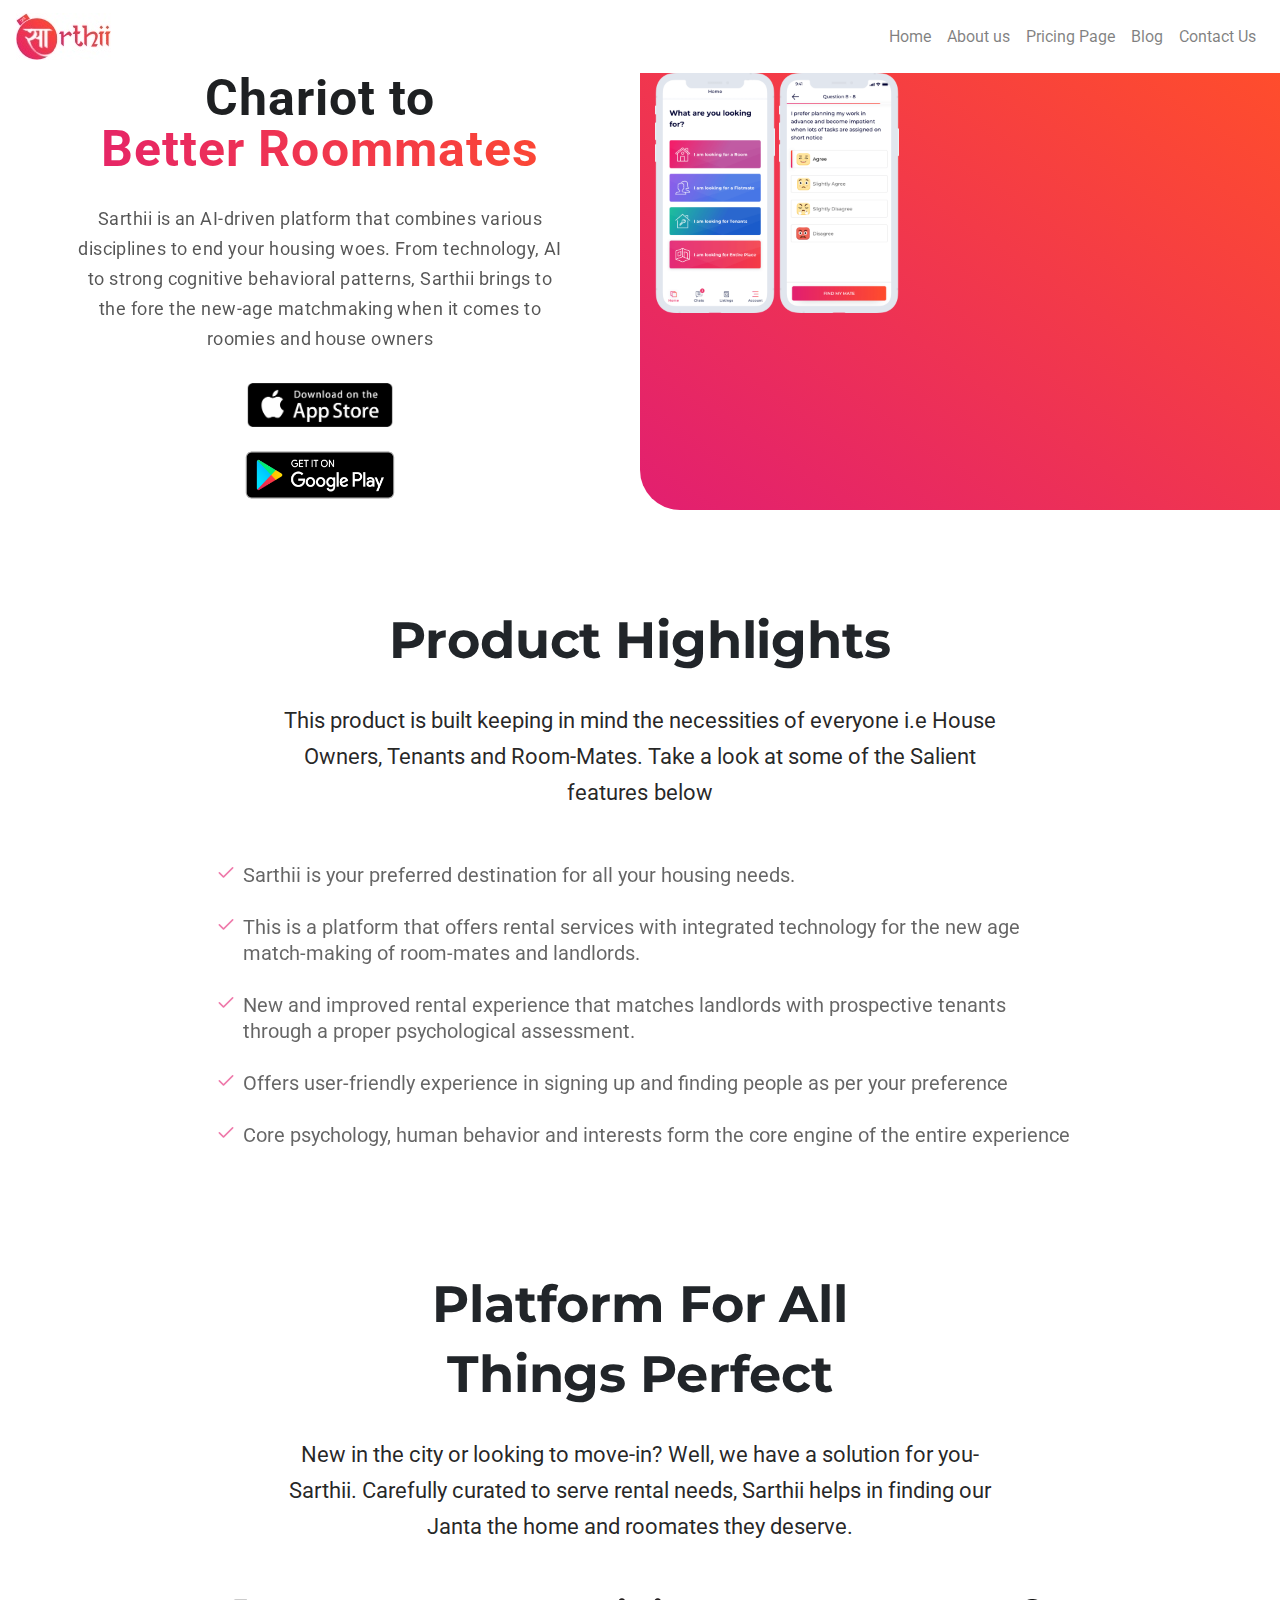
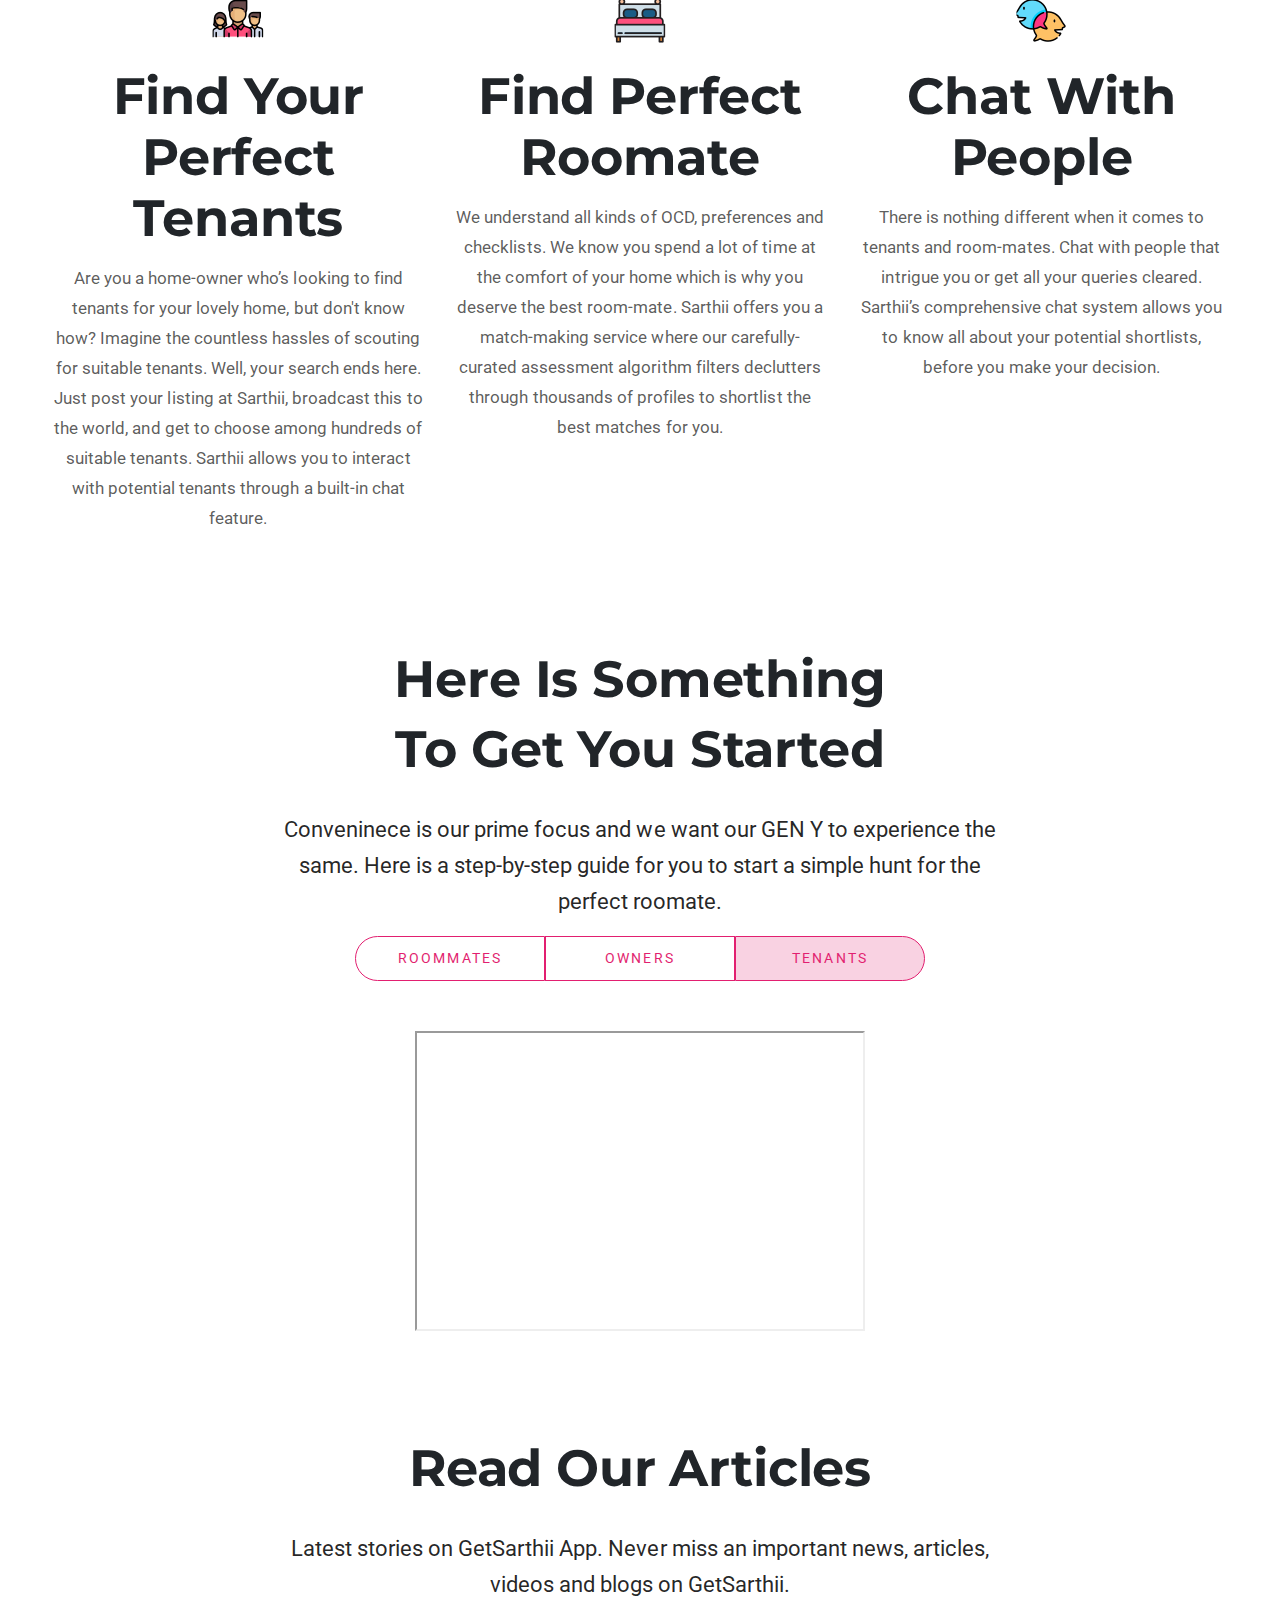
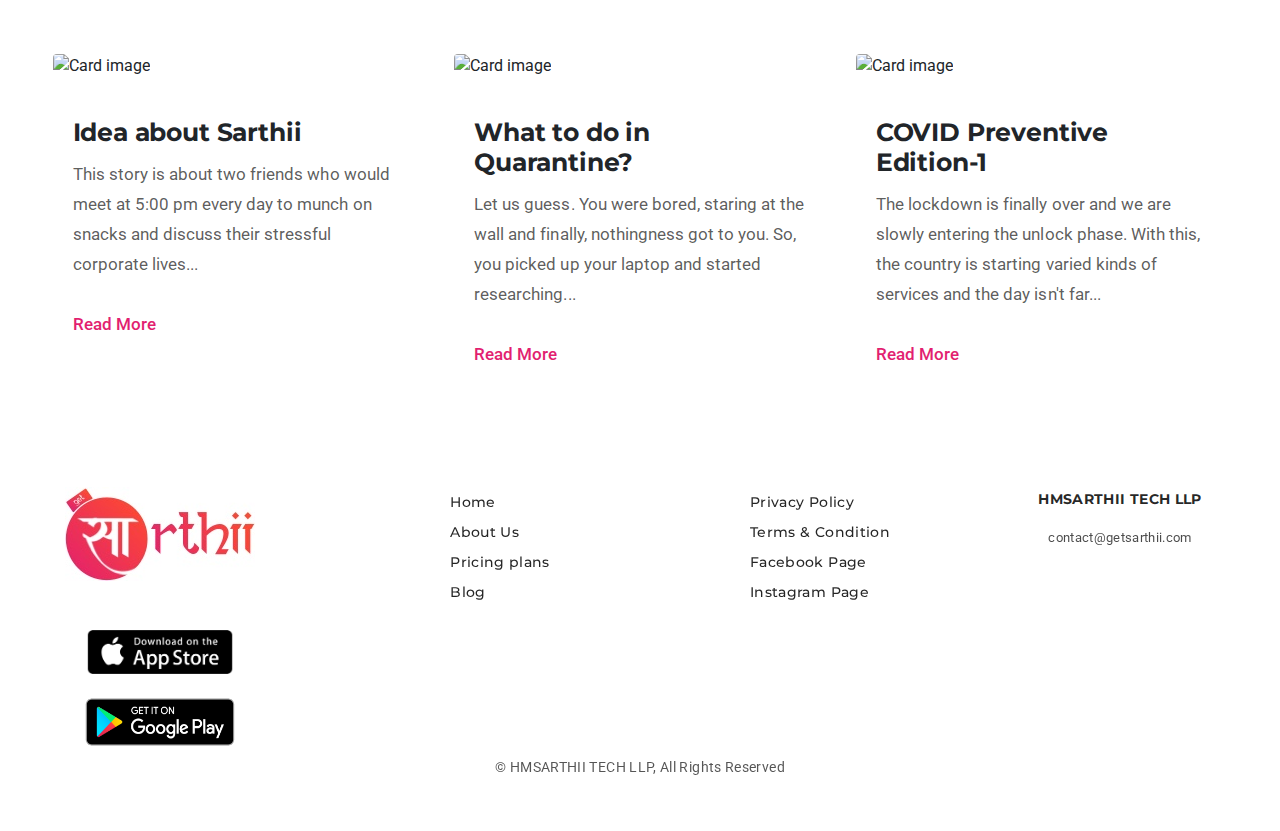
==== commit 203fc1ab: "Update index.html" ====
--- a/index.html
+++ b/index.html
@@ -83,6 +83,11 @@
           </div>
           <div
             class="col-md-6 header-img-div"
+               style="background: linear-gradient(
+                to top right,
+                #e21f70 0%,
+                #ff4d2c 100%
+              );"
           >
             <div class="">
               <img src="img/Looking_For.png" alt="" class="header-img">
